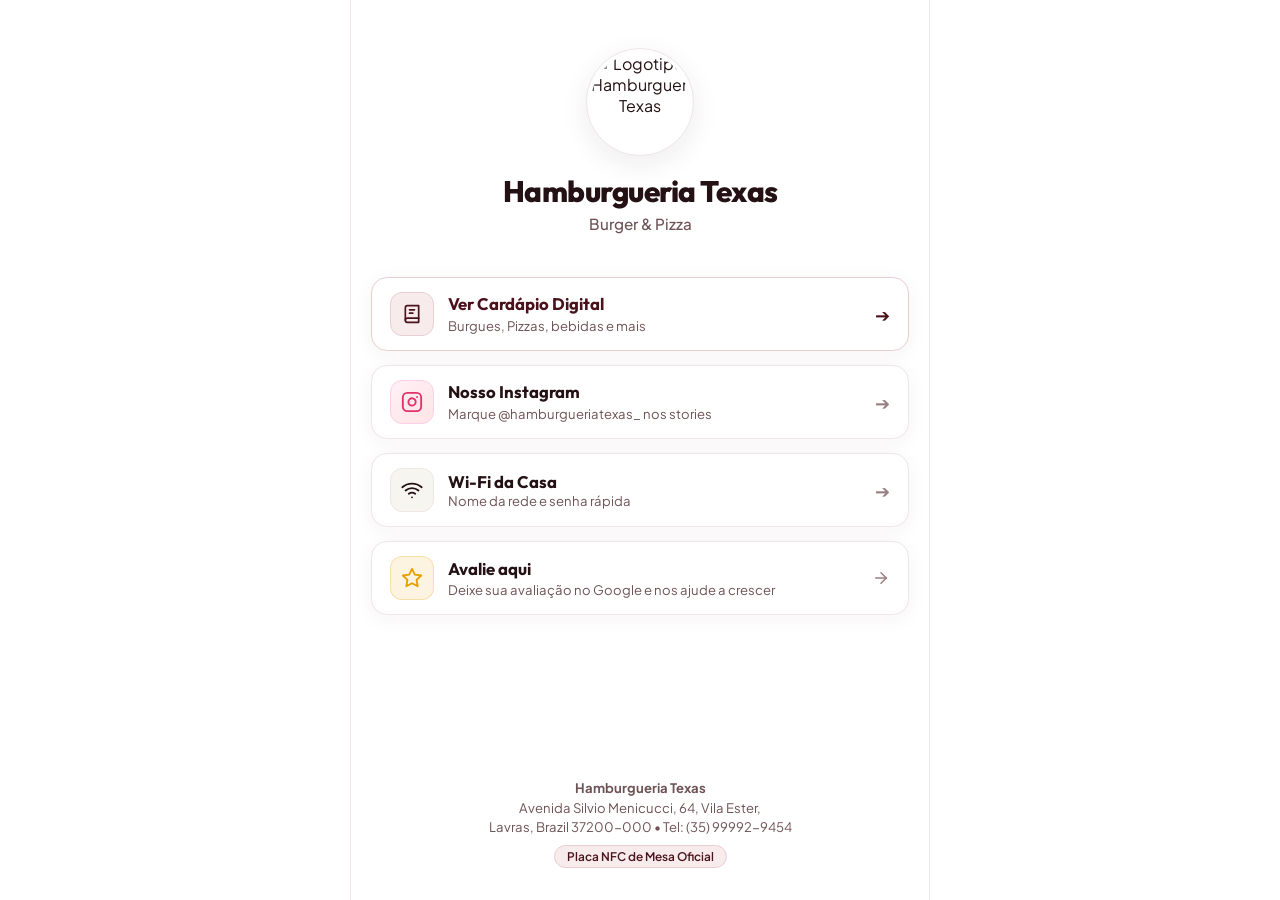
==== index.html @ a65d498a "Initial commit" ====
<!DOCTYPE html>
<html lang="pt-BR">
<head>
  <meta charset="UTF-8">
  <meta name="viewport" content="width=device-width, initial-scale=1.0, maximum-scale=1.0, user-scalable=no, viewport-fit=cover">
  <meta name="theme-color" content="#FAF9F5">
  <meta name="apple-mobile-web-app-status-bar-style" content="default">
  <meta name="description" content="O Sobrado — Hamburgueria artesanal & Chopp em ambiente histórico. Acesse o cardápio digital, conecte-se ao Wi-Fi e conheça nossas criações gastronômicas.">
  
  <!-- Open Graph / WhatsApp Preview -->
  <meta property="og:type" content="website">
  <meta property="og:title" content="Sobrado - Burger & Bar">
  <meta property="og:description" content="Cardápio digital artesanal, hambúrgueres Angus, porções e bebidas. Conecte-se e faça seu pedido.">
  <meta property="og:image" content="assets/images/Logo_Sobrado.jpg">
  <meta property="og:locale" content="pt_BR">
  <meta property="og:site_name" content="Sobrado">

  <title>Hamburgueria Texas - Cardápio Digital</title>

  <!-- Favicon com logo oficial -->
  <link rel="icon" type="image/jpeg" href="assets/images/logo.jpg">

  <!-- Estilos da Aplicação -->
  <link rel="stylesheet" href="assets/css/styles.css?v=2.7">
</head>
<body>

  <div class="app-container" id="hubAppContainer">
    <main class="hub-wrapper">

      <!-- Identidade e Boas-Vindas Centralizada (Topo Limpo & Minimalista) -->
      <section class="hub-identity">
        <div class="hub-logo-box">
          <img 
            src="assets/images/logo.jpg" 
            alt="Logotipo Hamburgueria Texas" 
            class="hub-logo-img"
            width="108"
            height="108"
            loading="eager"
          />
        </div>

        <h1 class="hub-title">Hamburgueria Texas</h1>
        <p class="hub-subtitle">Burger & Pizza</p>

        <!-- Selo de Mesa Ativa Detectada via URL NFC (?mesa=XX) -->
        <div class="table-badge" id="hubTableBadge" style="display: none;">
          <span class="table-badge-dot" aria-hidden="true"></span>
          <span>Mesa <strong id="hubTableNumber">--</strong> Conectada</span>
        </div>
      </section>

      <!-- Ações do Hub de Mesa -->
      <nav class="hub-actions" aria-label="Menu principal de acesso">
        
        <!-- Opção 1: Ver Cardápio (Ação Principal) -->
        <a href="cardapio.html" class="hub-btn hub-btn-primary" id="hubMenuLink">
          <div class="hub-btn-left">
            <span class="hub-btn-icon" aria-hidden="true">
              <svg width="20" height="20" viewBox="0 0 24 24" fill="none" stroke="currentColor" stroke-width="2" stroke-linecap="round" stroke-linejoin="round">
                <path d="M4 19.5A2.5 2.5 0 0 1 6.5 17H20"></path>
                <path d="M6.5 2H20v20H6.5A2.5 2.5 0 0 1 4 19.5v-15A2.5 2.5 0 0 1 6.5 2z"></path>
                <line x1="9" y1="7" x2="15" y2="7"></line>
                <line x1="9" y1="11" x2="13" y2="11"></line>
              </svg>
            </span>
            <div class="hub-btn-text">
              <span class="hub-btn-title">Ver Cardápio Digital</span><br>
              <span class="hub-btn-desc">Burgues, Pizzas, bebidas e mais</span>
            </div>
          </div>
          <span class="hub-btn-arrow" aria-hidden="true">➔</span>
        </a>

        <!-- Opção 2: Nosso Instagram -->
        <a 
          href="https://www.instagram.com/hamburgueriatexas_" 
          target="_blank" 
          rel="noopener noreferrer" 
          class="hub-btn hub-btn-instagram"
          id="hubInstagramLink">
          <div class="hub-btn-left">
            <span class="hub-btn-icon" aria-hidden="true">
              <svg width="22" height="22" viewBox="0 0 24 24" fill="none" stroke="currentColor" stroke-width="2" stroke-linecap="round" stroke-linejoin="round">
                <rect x="2" y="2" width="20" height="20" rx="5" ry="5"></rect>
                <path d="M16 11.37A4 4 0 1 1 12.63 8 4 4 0 0 1 16 11.37z"></path>
                <line x1="17.5" y1="6.5" x2="17.51" y2="6.5"></line>
              </svg>
            </span>
            <div class="hub-btn-text">
              <span class="hub-btn-title">Nosso Instagram</span><br>
              <span class="hub-btn-desc">Marque @hamburgueriatexas_ nos stories</span>
            </div>
          </div>
          <span class="hub-btn-arrow" aria-hidden="true">➔</span>
        </a>

        <!-- Opção 3: Wi-Fi da Casa -->
        <button type="button" class="hub-btn hub-btn-wifi btn-trigger-wifi" id="hubWifiBtn">
          <div class="hub-btn-left">
            <span class="hub-btn-icon" aria-hidden="true" id="hubWifiIcon">
              <svg width="22" height="22" viewBox="0 0 24 24" fill="none" stroke="currentColor" stroke-width="2" stroke-linecap="round" stroke-linejoin="round">
                <path d="M5 12.55a11 11 0 0 1 14.08 0"></path>
                <path d="M1.42 9a16 16 0 0 1 21.16 0"></path>
                <path d="M8.53 16.11a6 6 0 0 1 6.95 0"></path>
                <line x1="12" y1="20" x2="12.01" y2="20"></line>
              </svg>
            </span>
            <div class="hub-btn-text">
              <span class="hub-btn-title" id="hubWifiTitle">Wi-Fi da Casa</span><br>
              <span class="hub-btn-desc" id="hubWifiDesc">Nome da rede e senha rápida</span>
            </div>
          </div>
          <span class="hub-btn-arrow" aria-hidden="true">➔</span>
        </button>

        <!-- Opção 4: Avalie aqui (Google Reviews) -->
        <a href="https://search.google.com/local/writereview?placeid=ChIJy28ljvP9nwARSlWBPfvGAM0" target="_blank" rel="noopener noreferrer" class="link-card" id="hubReviewLink">
          <div class="link-icon-wrapper" style="background: rgba(229, 160, 0, 0.12); color: #E5A000;">
            <svg width="22" height="22" viewBox="0 0 24 24" fill="none" stroke="currentColor" stroke-width="2" stroke-linecap="round" stroke-linejoin="round">
              <polygon points="12 2 15.09 8.26 22 9.27 17 14.14 18.18 21.02 12 17.77 5.82 21.02 7 14.14 2 9.27 8.91 8.26 12 2"></polygon>
            </svg>
          </div>
          <div class="link-info">
            <span class="link-title">Avalie aqui</span>
            <span class="link-desc">Deixe sua avaliação no Google e nos ajude a crescer</span>
          </div>
          <svg class="link-arrow" width="18" height="18" viewBox="0 0 24 24" fill="none" stroke="currentColor" stroke-width="2" stroke-linecap="round" stroke-linejoin="round">
            <line x1="5" y1="12" x2="19" y2="12"></line>
            <polyline points="12 5 19 12 12 19"></polyline>
          </svg>
        </a>

      </nav>

      <!-- Rodapé Institucional Oficial -->
      <footer class="hub-footer">
        <p class="hub-footer-text">
          <strong>Hamburgueria Texas</strong><br>
          Avenida Silvio Menicucci, 64, Vila Ester,<br>
          Lavras, Brazil 37200-000 • Tel: (35) 99992-9454
        </p>
        <span class="hub-footer-badge">Placa NFC de Mesa Oficial</span>
      </footer>

    </main>

    <!-- Modal de Wi-Fi -->
    <div class="modal-overlay" id="wifiModal" role="dialog" aria-modal="true" aria-labelledby="wifiModalTitle">
      <div class="wifi-modal-box">
        <div class="wifi-icon-large" aria-hidden="true">
          <svg width="32" height="32" viewBox="0 0 24 24" fill="none" stroke="currentColor" stroke-width="2" stroke-linecap="round" stroke-linejoin="round">
            <path d="M5 12.55a11 11 0 0 1 14.08 0"></path>
            <path d="M1.42 9a16 16 0 0 1 21.16 0"></path>
            <path d="M8.53 16.11a6 6 0 0 1 6.95 0"></path>
            <line x1="12" y1="20" x2="12.01" y2="20"></line>
          </svg>
        </div>

        <h2 class="wifi-modal-title" id="wifiModalTitle">Wi-Fi d'O Sobrado</h2>
        <p class="wifi-modal-desc">Conecte-se gratuitamente à nossa rede exclusiva para clientes.</p>

        <!-- Visualização Padrão das Credenciais -->
        <div class="wifi-info-card" id="wifiDisplayView">
          <div class="wifi-row">
            <span class="wifi-row-label">Nome da Rede (SSID)</span>
            <span class="wifi-row-value wifi-ssid-value" id="wifiModalSsidVal">O Sobrado - Clientes</span>
          </div>
          <div class="wifi-row">
            <span class="wifi-row-label">Senha de Acesso</span>
            <span class="wifi-row-value wifi-password-value" id="wifiModalPasswordVal">sobradoburger</span>
          </div>
        </div>

        <!-- Formulário de Edição ADM (Oculto por Padrão) -->
        <div class="wifi-edit-form" id="wifiEditForm" style="display: none;">
          <div class="wifi-edit-field">
            <label class="wifi-edit-label" for="wifiEditSsidInput">Nome da Rede (SSID)</label>
            <input type="text" class="wifi-edit-input" id="wifiEditSsidInput" placeholder="Ex: O Sobrado - Clientes" autocomplete="off" />
          </div>
          <div class="wifi-edit-field">
            <label class="wifi-edit-label" for="wifiEditPasswordInput">Senha de Acesso</label>
            <input type="text" class="wifi-edit-input" id="wifiEditPasswordInput" placeholder="Ex: sobradoburger" autocomplete="off" />
          </div>
          <div class="wifi-edit-actions">
            <button type="button" class="btn-wifi-edit-cancel" id="btnCancelWifiEdit">Cancelar</button>
            <button type="button" class="btn-wifi-edit-save" id="btnSaveWifiEdit">Salvar Wi-Fi</button>
          </div>
        </div>

        <!-- Ações Principais -->
        <div class="wifi-main-actions" id="wifiMainActions">
          <button type="button" class="btn-copy-wifi" id="btnCopyWifiPassword">
            <svg width="18" height="18" viewBox="0 0 24 24" fill="none" stroke="currentColor" stroke-width="2" stroke-linecap="round" stroke-linejoin="round">
              <rect x="9" y="9" width="13" height="13" rx="2" ry="2"></rect>
              <path d="M5 15H4a2 2 0 0 1-2-2V4a2 2 0 0 1 2-2h9a2 2 0 0 1 2 2v1"></path>
            </svg>
            <span>Copiar Senha</span>
          </button>

          <!-- Botão ADM: Alterar Dados do Wi-Fi -->
          <button type="button" class="btn-admin-edit-wifi" id="btnOpenWifiEdit" style="display: none;">
            <svg width="15" height="15" viewBox="0 0 24 24" fill="none" stroke="currentColor" stroke-width="2" stroke-linecap="round" stroke-linejoin="round">
              <path d="M11 4H4a2 2 0 0 0-2 2v14a2 2 0 0 0 2 2h14a2 2 0 0 0 2-2v-7"></path>
              <path d="M18.5 2.5a2.121 2.121 0 0 1 3 3L12 15l-4 1 1-4 9.5-9.5z"></path>
            </svg>
            <span>✏️ Alterar Dados do Wi-Fi</span>
          </button>
        </div>

        <button type="button" class="btn-close-wifi-text" id="btnCloseWifi">
          Fechar Janela
        </button>
      </div>
    </div>

    <!-- Toast de Notificação -->
    <div class="toast-notice" id="toastNotice" role="status" aria-live="polite"></div>

  </div>

  <!-- Scripts -->
  <script src="assets/js/products.js?v=2.8"></script>
  <script src="assets/js/supabase.js?v=2.8"></script>
  <script src="assets/js/app.js?v=2.8"></script>
</body>
</html>
---- assets/css/styles.css ----
/* =====================================================================
   TEXAS — CARDÁPIO DIGITAL & HUB NFC
   Design System Light Theme: Leve, Limpo, Sofisticado e Minimalista
   ===================================================================== */

@import url('https://fonts.googleapis.com/css2?family=Outfit:wght@400;500;600;700;800&family=Plus+Jakarta+Sans:wght@400;500;600;700&display=swap');

:root {
  /* 1. Paleta de Superfícies (Branco Minimalista & Limpo) */
  --bg-main: #FFFFFF;             /* Fundo 100% branco e arejado */
  --bg-main-alt: #FAF6F6;         /* Off-white com leve nuance vinho nobre */
  --bg-card: #FFFFFF;             /* Cartões brancos para destaque limpo dos itens */
  --bg-card-hover: #FDF9F9;       /* Micro-hover suave */
  --bg-input: #FAF5F5;            /* Fundo suave para inputs */
  --bg-chip: #F5EEEE;             /* Chips inativos com toque suave de vinho */
  --bg-chip-hover: #ECE2E2;       /* Hover dos chips */
  --bg-glass: rgba(255, 255, 255, 0.94); /* Vidro fosco translúcido no topo */

  /* 2. Cores da Marca — Hamburgueria Texas (Vinho Rústico Protagonista) */
  --brand-terracotta: #4A121A;        /* Tom vinho/bordô encorpado como cor principal de ação */
  --brand-terracotta-hover: #380C13;  /* Vinho mais escuro e imponente para hover/clique */
  --brand-terracotta-light: #F7EBEB;  /* Fundo sutil avermelhado para ícones e tags */
  --brand-terracotta-border: #E8CFD2; /* Borda delicada com tom de vinho suave */
  --brand-amber: #E89D35;             /* Mostarda/ouro texano para selos e estrelas */

  /* 3. Selo de Mesa e Status (Verde Sálvia) */
  --status-table-bg: #EAF6EE;
  --status-table-border: #C6E7D2;
  --status-table-text: #237841;
  --status-table-dot: #2E9B54;

  /* 4. Tipografia & Hierarquia de Contraste */
  --text-primary: #241114;          /* Marrom/vinho bem escuro de alto contraste */
  --text-heading: #4A121A;          /* Vinho forte nos títulos, seções e categorias */
  --text-secondary: #6E5356;        /* Ingredientes e descrições técnicas */
  --text-dim: #997E81;              /* Placeholders e textos discretos */
  --text-white: #FFFFFF;            /* Texto branco sobre botões vinho */

  /* 5. Bordas e Sombras Suaves */
  --border-subtle: #EFE6E6;         /* Linha sutil padrão */
  --border-divider: #F6EEEE;        /* Divisores internos */
  --border-focus: #4A121A;          /* Anel de foco no tom vinho da marca */

  --shadow-sm: 0 2px 8px rgba(74, 18, 26, 0.04);
  --shadow-card: 0 4px 20px rgba(74, 18, 26, 0.05);
  --shadow-card-hover: 0 8px 26px rgba(74, 18, 26, 0.08);
  --shadow-drawer: 0 -10px 40px rgba(74, 18, 26, 0.12);
  --shadow-modal: 0 16px 40px rgba(74, 18, 26, 0.14);

  /* 6. Medidas e Geometria */
  --font-heading: 'Outfit', -apple-system, BlinkMacSystemFont, sans-serif;
  --font-body: 'Plus Jakarta Sans', -apple-system, BlinkMacSystemFont, sans-serif;
  --radius-sm: 10px;
  --radius-md: 16px;
  --radius-lg: 20px;
  --radius-xl: 24px;
  --radius-full: 9999px;
  --header-height: 64px;
  --category-bar-height: 56px;
  --touch-target: 44px;
}

/* =====================================================================
   RESET E BASE
   ===================================================================== */
*, *::before, *::after {
  box-sizing: border-box;
  margin: 0;
  padding: 0;
  -webkit-tap-highlight-color: transparent;
}

html {
  font-size: 16px;
  scroll-behavior: smooth;
  background-color: var(--bg-main);
  color: var(--text-primary);
  font-family: var(--font-body);
  -webkit-font-smoothing: antialiased;
  -moz-osx-font-smoothing: grayscale;
}

body {
  min-height: 100vh;
  display: flex;
  flex-direction: column;
  background-color: var(--bg-main);
  color: var(--text-primary);
  overflow-x: hidden;
  padding-bottom: env(safe-area-inset-bottom, 20px);
}

img, video {
  display: block;
  max-width: 100%;
  height: auto;
}

button, a, input {
  font-family: inherit;
  color: inherit;
}

button {
  background: none;
  border: none;
  cursor: pointer;
}

a {
  text-decoration: none;
}

/* =====================================================================
   CONTAINER DO APP (MOBILE-FIRST)
   ===================================================================== */
.app-container {
  width: 100%;
  max-width: 580px;
  margin: 0 auto;
  min-height: 100vh;
  position: relative;
  display: flex;
  flex-direction: column;
  background-color: var(--bg-main);
}

/* =====================================================================
   1. HUB DE ENTRADA (INDEX.HTML / LINKTREE DA MESA)
   ===================================================================== */
.hub-wrapper {
  display: flex;
  flex-direction: column;
  min-height: 100vh;
  padding: 48px 20px 32px 20px;
  padding-top: max(48px, env(safe-area-inset-top, 32px));
  position: relative;
  z-index: 1;
}

/* Identidade Centralizada do Sobrado (Clean & Minimalista) */
.hub-identity {
  display: flex;
  flex-direction: column;
  align-items: center;
  text-align: center;
  margin-top: 0;
  margin-bottom: 30px;
  position: relative;
  z-index: 2;
}

.hub-logo-box {
  width: 108px;
  height: 108px;
  border-radius: 50%;
  padding: 4px;
  background-color: #FFFFFF;
  border: 1px solid var(--border-subtle);
  box-shadow: 0 8px 28px rgba(31, 30, 28, 0.08);
  margin-bottom: 16px;
  transition: transform 0.25s ease, box-shadow 0.25s ease;
  display: flex;
  align-items: center;
  justify-content: center;
  overflow: hidden;
}

.hub-logo-box:hover {
  transform: translateY(-2px);
  box-shadow: 0 12px 32px rgba(31, 30, 28, 0.12);
}

.hub-logo-img {
  width: 100%;
  height: 100%;
  border-radius: 50%;
  object-fit: cover;
  background-color: #FFFFFF;
}

.hub-title {
  font-family: var(--font-heading);
  font-size: 1.85rem;
  font-weight: 800;
  letter-spacing: -0.5px;
  color: var(--text-primary);
  margin-bottom: 4px;
}

.hub-subtitle {
  font-size: 0.95rem;
  color: var(--text-secondary);
  font-weight: 500;
  margin-bottom: 14px;
}

/* Selo de Mesa Ativa Clean */
.table-badge {
  display: inline-flex;
  align-items: center;
  gap: 8px;
  background-color: var(--status-table-bg);
  border: 1px solid var(--status-table-border);
  padding: 6px 14px;
  border-radius: var(--radius-full);
  font-size: 0.85rem;
  font-weight: 600;
  color: var(--status-table-text);
  box-shadow: 0 2px 6px rgba(35, 120, 65, 0.06);
}

.table-badge-dot {
  width: 8px;
  height: 8px;
  border-radius: 50%;
  background-color: var(--status-table-dot);
  box-shadow: 0 0 6px rgba(46, 155, 84, 0.5);
  animation: pulseGreen 2.2s infinite ease-in-out;
}

@keyframes pulseGreen {
  0%, 100% { transform: scale(0.9); opacity: 0.85; }
  50% { transform: scale(1.15); opacity: 1; }
}

/* Lista de Ações do Hub */
.hub-actions {
  display: flex;
  flex-direction: column;
  gap: 14px;
  width: 100%;
  margin-bottom: 28px;
}

.hub-btn {
  display: flex;
  align-items: center;
  justify-content: space-between;
  width: 100%;
  min-height: 68px;
  padding: 14px 18px;
  border-radius: var(--radius-md);
  background-color: var(--bg-card);
  border: 1px solid var(--border-subtle);
  color: var(--text-primary);
  box-shadow: var(--shadow-card);
  transition: transform 0.18s cubic-bezier(0.16, 1, 0.3, 1), box-shadow 0.18s ease, border-color 0.18s ease;
  position: relative;
}

.hub-btn:hover {
  box-shadow: var(--shadow-card-hover);
  border-color: #DFDBD3;
  transform: translateY(-1px);
}

.hub-btn:active {
  transform: scale(0.985);
}

.hub-btn-left {
  display: flex;
  align-items: center;
  gap: 14px;
}

.hub-btn-icon {
  width: 44px;
  height: 44px;
  border-radius: 12px;
  display: flex;
  align-items: center;
  justify-content: center;
  font-size: 1.25rem;
  flex-shrink: 0;
  background-color: var(--bg-main-alt);
  border: 1px solid var(--border-subtle);
  color: var(--text-primary);
  transition: transform 0.2s ease, background-color 0.2s ease;
}

.hub-btn-text {
  text-align: left;
}

.hub-btn-title {
  font-family: var(--font-heading);
  font-size: 1.05rem;
  font-weight: 700;
  color: var(--text-primary);
  line-height: 1.25;
}

.hub-btn-desc {
  font-size: 0.82rem;
  color: var(--text-secondary);
  margin-top: 3px;
}

.hub-btn-arrow {
  color: var(--text-dim);
  font-size: 1.15rem;
  transition: transform 0.2s ease, color 0.2s ease;
}

.hub-btn:hover .hub-btn-arrow {
  transform: translateX(3px);
  color: var(--brand-terracotta);
}

/* Botão 1: Ver Cardápio (Ação Principal com Acento Terracota Nobre) */
.hub-btn-primary {
  border-color: var(--brand-terracotta-border);
  background-color: #FFFFFF;
}

.hub-btn-primary .hub-btn-icon {
  background-color: var(--brand-terracotta-light);
  border-color: var(--brand-terracotta-border);
  color: var(--brand-terracotta);
}

.hub-btn-primary .hub-btn-title {
  color: var(--brand-terracotta);
}

.hub-btn-primary .hub-btn-arrow {
  color: var(--brand-terracotta);
}

/* Botão 2: Instagram */
.hub-btn-instagram .hub-btn-icon {
  background: linear-gradient(135deg, #FFF0F5 0%, #FFE4E6 100%);
  border-color: #FBCFE8;
  color: #E1306C;
}

/* Botão 3: Wi-Fi */
.hub-btn-wifi .hub-btn-icon {
  background-color: #F7F5F0;
  color: var(--text-primary);
}

/* Botão 4: Avaliação no Google & Estilos Link-Card */
.link-card {
  display: flex;
  align-items: center;
  justify-content: space-between;
  width: 100%;
  min-height: 68px;
  padding: 14px 18px;
  border-radius: var(--radius-md);
  background-color: var(--bg-card);
  border: 1px solid var(--border-subtle);
  color: var(--text-primary);
  box-shadow: var(--shadow-card);
  transition: transform 0.18s cubic-bezier(0.16, 1, 0.3, 1), box-shadow 0.18s ease, border-color 0.18s ease;
  position: relative;
  text-decoration: none;
  gap: 14px;
}

.link-card:hover {
  box-shadow: var(--shadow-card-hover);
  border-color: #DFDBD3;
  transform: translateY(-1px);
}

.link-card:active {
  transform: scale(0.985);
}

.link-icon-wrapper {
  width: 44px;
  height: 44px;
  border-radius: 12px;
  display: flex;
  align-items: center;
  justify-content: center;
  font-size: 1.25rem;
  flex-shrink: 0;
  border: 1px solid rgba(229, 160, 0, 0.25);
  transition: transform 0.2s ease, background-color 0.2s ease;
}

.link-card:hover .link-icon-wrapper {
  transform: scale(1.05);
}

.link-info {
  display: flex;
  flex-direction: column;
  text-align: left;
  flex: 1;
}

.link-title {
  font-family: var(--font-heading);
  font-size: 1.05rem;
  font-weight: 700;
  color: var(--text-primary);
  line-height: 1.25;
}

.link-desc {
  font-size: 0.82rem;
  color: var(--text-secondary);
  margin-top: 3px;
}

.link-arrow {
  color: var(--text-dim);
  flex-shrink: 0;
  transition: transform 0.2s ease, color 0.2s ease;
}

.link-card:hover .link-arrow {
  transform: translateX(3px);
  color: #E5A000;
}

/* Rodapé do Hub */
.hub-footer {
  margin-top: auto;
  text-align: center;
  padding-top: 20px;
}

.hub-footer-text {
  font-size: 0.82rem;
  color: var(--text-secondary);
  line-height: 1.5;
}

.hub-footer-badge {
  display: inline-block;
  margin-top: 8px;
  font-size: 0.74rem;
  font-weight: 600;
  color: var(--brand-terracotta);
  background-color: var(--brand-terracotta-light);
  border: 1px solid var(--brand-terracotta-border);
  padding: 3px 12px;
  border-radius: var(--radius-full);
}

/* =====================================================================
   2. CARDÁPIO DIGITAL (CARDAPIO.HTML)
   ===================================================================== */

/* Header Compacto Sticky */
.menu-header {
  position: sticky;
  top: 0;
  z-index: 100;
  height: var(--header-height);
  background: var(--bg-glass);
  backdrop-filter: blur(12px);
  -webkit-backdrop-filter: blur(12px);
  border-bottom: 1px solid var(--border-subtle);
  display: flex;
  align-items: center;
  justify-content: space-between;
  padding: 0 16px;
  padding-top: env(safe-area-inset-top, 0px);
}

.header-left {
  display: flex;
  align-items: center;
  gap: 12px;
}

.btn-back-hub {
  width: 40px;
  height: 40px;
  border-radius: 12px;
  background-color: var(--bg-card);
  border: 1px solid var(--border-subtle);
  display: flex;
  align-items: center;
  justify-content: center;
  color: var(--text-primary);
  box-shadow: var(--shadow-sm);
  transition: transform 0.1s ease, border-color 0.15s ease;
}

.btn-back-hub:active {
  transform: scale(0.92);
}

.header-brand {
  display: flex;
  align-items: center;
  gap: 10px;
}

.header-logo-mini {
  width: 36px;
  height: 36px;
  border-radius: 50%;
  object-fit: cover;
  border: 1.5px solid var(--border-subtle);
  background-color: #FFFFFF;
}

.header-title-box {
  display: flex;
  flex-direction: column;
}

.header-title {
  font-family: var(--font-heading);
  font-size: 1.15rem;
  font-weight: 800;
  color: var(--text-primary);
  line-height: 1.1;
  letter-spacing: -0.3px;
}

.header-desc {
  font-size: 0.74rem;
  color: var(--text-secondary);
  font-weight: 500;
}

.header-right {
  display: flex;
  align-items: center;
  gap: 8px;
}

.header-table-badge {
  display: flex;
  align-items: center;
  gap: 6px;
  background-color: var(--status-table-bg);
  border: 1px solid var(--status-table-border);
  padding: 5px 12px;
  border-radius: var(--radius-full);
  font-size: 0.8rem;
  font-weight: 700;
  color: var(--status-table-text);
}

.header-wifi-btn {
  width: 40px;
  height: 40px;
  border-radius: 12px;
  background-color: var(--bg-card);
  border: 1px solid var(--border-subtle);
  display: flex;
  align-items: center;
  justify-content: center;
  color: var(--text-primary);
  box-shadow: var(--shadow-sm);
  transition: transform 0.1s ease;
}

.header-wifi-btn:active {
  transform: scale(0.92);
}

.header-admin-btn {
  width: 40px;
  height: 40px;
  border-radius: 12px;
  background-color: var(--bg-card);
  border: 1px solid var(--border-subtle);
  display: flex;
  align-items: center;
  justify-content: center;
  color: var(--text-primary);
  box-shadow: var(--shadow-sm);
  transition: transform 0.1s ease, border-color 0.15s ease, background-color 0.15s ease, color 0.15s ease;
  cursor: pointer;
}

.header-admin-btn:hover {
  border-color: #DFDBD3;
  color: var(--brand-terracotta);
}

.header-admin-btn:active {
  transform: scale(0.92);
}

body.admin-mode-active .header-admin-btn,
.header-admin-btn.active {
  background-color: var(--brand-terracotta-light);
  border-color: var(--brand-terracotta-border);
  color: var(--brand-terracotta);
}

.header-cart-btn {
  position: relative;
  width: 40px;
  height: 40px;
  border-radius: 12px;
  background-color: var(--bg-card);
  border: 1px solid var(--border-subtle);
  display: flex;
  align-items: center;
  justify-content: center;
  color: var(--text-primary);
  box-shadow: var(--shadow-sm);
  transition: transform 0.1s ease, border-color 0.15s ease;
  cursor: pointer;
}

.header-cart-btn:active {
  transform: scale(0.92);
}

.cart-badge {
  position: absolute;
  top: -4px;
  right: -4px;
  min-width: 19px;
  height: 19px;
  padding: 0 5px;
  border-radius: var(--radius-full);
  background-color: var(--brand-terracotta);
  color: #FFFFFF;
  font-size: 0.72rem;
  font-weight: 800;
  display: flex;
  align-items: center;
  justify-content: center;
  box-shadow: 0 2px 6px rgba(200, 90, 23, 0.45);
  border: 2px solid #FFFFFF;
  line-height: 1;
  transition: transform 0.2s cubic-bezier(0.175, 0.885, 0.32, 1.275);
}

/* Barra de Pesquisa Rápida */
.search-container {
  padding: 14px 16px 8px 16px;
  position: relative;
}

.search-input-wrapper {
  position: relative;
  display: flex;
  align-items: center;
  background-color: var(--bg-card);
  border: 1px solid var(--border-subtle);
  border-radius: var(--radius-md);
  padding: 0 14px;
  box-shadow: var(--shadow-sm);
  transition: border-color 0.2s ease, box-shadow 0.2s ease;
}

.search-input-wrapper:focus-within {
  border-color: var(--brand-terracotta);
  box-shadow: 0 0 0 3px rgba(200, 90, 23, 0.12);
}

.search-icon {
  color: var(--text-dim);
  font-size: 1.05rem;
  margin-right: 10px;
  flex-shrink: 0;
  display: flex;
  align-items: center;
}

.search-input {
  width: 100%;
  height: 46px;
  background: transparent;
  border: none;
  outline: none;
  color: var(--text-primary);
  font-size: 0.95rem;
  font-weight: 500;
}

.search-input::placeholder {
  color: var(--text-dim);
}

.search-clear-btn {
  width: 28px;
  height: 28px;
  display: none;
  align-items: center;
  justify-content: center;
  color: var(--text-dim);
  border-radius: 50%;
  font-size: 0.85rem;
  transition: color 0.15s ease;
}

.search-clear-btn:hover {
  color: var(--text-primary);
}

.search-input:not(:placeholder-shown) ~ .search-clear-btn {
  display: flex;
}

/* Barra de Categorias Horizontal Sticky */
.categories-bar-wrapper {
  position: sticky;
  top: var(--header-height);
  z-index: 90;
  background: var(--bg-glass);
  backdrop-filter: blur(12px);
  -webkit-backdrop-filter: blur(12px);
  border-bottom: 1px solid var(--border-subtle);
  padding: 10px 0;
}

.categories-bar {
  display: flex;
  gap: 8px;
  overflow-x: auto;
  scroll-behavior: smooth;
  padding: 0 16px;
  scrollbar-width: none;
  -ms-overflow-style: none;
}

.categories-bar::-webkit-scrollbar {
  display: none;
}

.category-tab {
  display: inline-flex;
  align-items: center;
  justify-content: center;
  padding: 8px 16px;
  min-height: 38px;
  border-radius: var(--radius-full);
  background-color: #F0EFEA;
  border: 1px solid var(--border-subtle);
  color: #555555;
  font-size: 0.86rem;
  font-weight: 600;
  white-space: nowrap;
  flex-shrink: 0;
  transition: all 0.2s cubic-bezier(0.16, 1, 0.3, 1);
  cursor: pointer;
  letter-spacing: -0.1px;
}

.category-tab:hover {
  background-color: #E8E6E0;
  color: var(--text-primary);
  border-color: #D8D4CC;
}

.category-tab.active {
  background-color: var(--brand-terracotta);
  color: #FFFFFF;
  border-color: var(--brand-terracotta);
  box-shadow: 0 3px 12px rgba(200, 90, 23, 0.24);
  font-weight: 700;
}

/* =====================================================================
   SEÇÕES E LISTAGEM DE PRODUTOS
   ===================================================================== */
.menu-content {
  padding: 16px;
  display: flex;
  flex-direction: column;
  gap: 32px;
}

.menu-section {
  scroll-margin-top: calc(var(--header-height) + var(--category-bar-height) + 14px);
}

.section-header {
  margin-bottom: 14px;
}

.section-title-wrap {
  display: flex;
  align-items: center;
  justify-content: space-between;
  gap: 12px;
  margin-bottom: 4px;
}

.section-title {
  font-family: var(--font-heading);
  font-size: 1.35rem;
  font-weight: 800;
  color: var(--text-primary);
  letter-spacing: -0.3px;
  line-height: 1.25;
}

.section-count {
  font-size: 0.78rem;
  font-weight: 600;
  color: var(--text-secondary);
  background-color: var(--bg-main-alt);
  border: 1px solid var(--border-subtle);
  padding: 3px 10px;
  border-radius: var(--radius-full);
  white-space: nowrap;
  flex-shrink: 0;
}

.section-desc {
  font-size: 0.85rem;
  color: var(--text-secondary);
  line-height: 1.45;
}

/* Grade de Produtos */
.products-grid {
  display: flex;
  flex-direction: column;
  gap: 14px;
}

/* Card do Produto (Clean & Refinado) */
.product-card {
  display: flex;
  gap: 14px;
  background-color: var(--bg-card);
  border: 1px solid var(--border-subtle);
  border-radius: var(--radius-lg);
  padding: 12px;
  box-shadow: var(--shadow-card);
  cursor: pointer;
  transition: transform 0.18s ease, border-color 0.18s ease, box-shadow 0.18s ease;
  position: relative;
  overflow: hidden;
}

.product-card:active {
  transform: scale(0.985);
}

.product-card:hover {
  border-color: #DFDBD3;
  box-shadow: var(--shadow-card-hover);
}

/* Imagem e Miniatura do Card */
.product-card-media {
  width: 104px;
  height: 104px;
  flex-shrink: 0;
  border-radius: var(--radius-md);
  overflow: hidden;
  position: relative;
  background-color: var(--bg-main-alt);
  border: 1px solid var(--border-subtle);
}

.product-card-img {
  width: 100%;
  height: 100%;
  object-fit: cover;
  transition: transform 0.3s ease;
}

.product-card:hover .product-card-img {
  transform: scale(1.04);
}

/* Fallback de mídia caso imagem falte */
.media-fallback {
  width: 100%;
  height: 100%;
  display: flex;
  flex-direction: column;
  align-items: center;
  justify-content: center;
  background: var(--bg-main-alt);
  color: var(--brand-terracotta);
  font-size: 1.8rem;
}

/* Badge de Destaque Discreta e Elegante */
.product-badge {
  position: absolute;
  top: 6px;
  left: 6px;
  background-color: rgba(255, 255, 255, 0.94);
  backdrop-filter: blur(4px);
  -webkit-backdrop-filter: blur(4px);
  border: 1px solid var(--brand-terracotta-border);
  color: var(--brand-terracotta);
  font-size: 0.65rem;
  font-weight: 700;
  padding: 2px 7px;
  border-radius: 6px;
  text-transform: uppercase;
  letter-spacing: 0.3px;
  box-shadow: 0 2px 6px rgba(0, 0, 0, 0.06);
}

/* Informações do Produto */
.product-card-info {
  display: flex;
  flex-direction: column;
  flex: 1;
  min-width: 0;
}

.product-card-name {
  font-family: var(--font-heading);
  font-size: 1.08rem;
  font-weight: 700;
  color: var(--text-primary);
  line-height: 1.25;
  margin-bottom: 4px;
  display: -webkit-box;
  -webkit-line-clamp: 2;
  -webkit-box-orient: vertical;
  overflow: hidden;
}

.product-card-desc {
  font-size: 0.82rem;
  color: var(--text-secondary);
  line-height: 1.45;
  display: -webkit-box;
  -webkit-line-clamp: 2;
  -webkit-box-orient: vertical;
  overflow: hidden;
  margin-bottom: 8px;
}

.product-card-footer {
  margin-top: auto;
  display: flex;
  align-items: center;
  justify-content: space-between;
}

.product-price {
  font-family: var(--font-heading);
  font-size: 1.15rem;
  font-weight: 800;
  color: var(--brand-terracotta);
  letter-spacing: -0.2px;
}

.product-price-currency {
  font-size: 0.8rem;
  font-weight: 600;
  margin-right: 2px;
  color: var(--brand-terracotta);
}

.btn-open-detail {
  display: inline-flex;
  align-items: center;
  justify-content: center;
  width: 32px;
  height: 32px;
  border-radius: 50%;
  background-color: var(--bg-main-alt);
  border: 1px solid var(--border-subtle);
  color: var(--text-secondary);
  font-size: 0.85rem;
  transition: all 0.18s ease;
}

.product-card:hover .btn-open-detail {
  background-color: var(--brand-terracotta);
  border-color: var(--brand-terracotta);
  color: #FFFFFF;
  transform: scale(1.08);
}

/* Estado de busca vazia */
.empty-search-state {
  display: none;
  flex-direction: column;
  align-items: center;
  justify-content: center;
  padding: 48px 20px;
  text-align: center;
}

.empty-search-state.show {
  display: flex;
}

.empty-icon {
  font-size: 3rem;
  margin-bottom: 12px;
  opacity: 0.7;
}

.empty-title {
  font-family: var(--font-heading);
  font-size: 1.25rem;
  font-weight: 700;
  color: var(--text-primary);
  margin-bottom: 4px;
}

.empty-desc {
  font-size: 0.88rem;
  color: var(--text-secondary);
}

/* =====================================================================
   3. MODAL / BOTTOM SHEET DE DETALHES DO PRODUTO (LIGHT THEME)
   ===================================================================== */
.modal-overlay {
  position: fixed;
  inset: 0;
  background-color: rgba(31, 30, 28, 0.45);
  backdrop-filter: blur(8px);
  -webkit-backdrop-filter: blur(8px);
  z-index: 200;
  display: flex;
  align-items: flex-end;
  justify-content: center;
  opacity: 0;
  visibility: hidden;
  transition: opacity 0.25s ease, visibility 0.25s ease;
}

.modal-overlay.active {
  opacity: 1;
  visibility: visible;
}

.product-drawer {
  position: relative;
  width: 100%;
  max-width: 580px;
  max-height: 90vh;
  background-color: #FFFFFF;
  border-top-left-radius: 20px;
  border-top-right-radius: 20px;
  border: 1px solid var(--border-subtle);
  border-bottom: none;
  box-shadow: var(--shadow-drawer);
  display: flex;
  flex-direction: column;
  overflow: hidden;
  transform: translateY(100%);
  transition: transform 0.3s cubic-bezier(0.16, 1, 0.3, 1);
  padding-bottom: env(safe-area-inset-bottom, 20px);
}

.modal-overlay.active .product-drawer {
  transform: translateY(0);
}

/* Handle superior de arrastar */
.drawer-handle-bar {
  width: 100%;
  display: flex;
  justify-content: center;
  padding: 10px 0 6px 0;
  position: absolute;
  top: 0;
  left: 0;
  z-index: 15;
  pointer-events: none;
}

.drawer-handle {
  width: 44px;
  height: 5px;
  background-color: rgba(255, 255, 255, 0.85);
  border-radius: var(--radius-full);
  box-shadow: 0 1px 4px rgba(0, 0, 0, 0.35);
}

/* Mídia em destaque no topo do modal */
.drawer-media-wrap,
.modal-media,
.modal-image-container {
  position: relative;
  width: 100%;
  height: clamp(280px, 75vw, 320px);
  aspect-ratio: 4 / 3;
  min-height: 280px;
  max-height: 320px;
  background-color: #F7F5F0;
  overflow: hidden;
  flex-shrink: 0;
  display: flex;
  align-items: center;
  justify-content: center;
  border-top-left-radius: 20px;
  border-top-right-radius: 20px;
}

@supports (aspect-ratio: 4 / 3) {
  .drawer-media-wrap,
  .modal-media,
  .modal-image-container {
    height: auto;
  }
}

/* Vinheta suave no topo para destacar o handle e o botão fechar */
.drawer-media-wrap::before,
.modal-media::before,
.modal-image-container::before {
  content: "";
  position: absolute;
  top: 0;
  left: 0;
  right: 0;
  height: 60px;
  background: linear-gradient(
    to bottom,
    rgba(0, 0, 0, 0.28) 0%,
    rgba(0, 0, 0, 0.1) 40%,
    transparent 100%
  );
  z-index: 2;
  pointer-events: none;
}

.drawer-media-img,
.drawer-media-video,
.modal-media img,
.modal-image-container img {
  width: 100%;
  height: 100%;
  object-fit: cover;
  object-position: center 75%;
  display: block;
}

/* Regra e classe dedicada para manter o hambúrguer centralizado e visível por inteiro */
.burger-focus,
.drawer-media-img.burger-focus,
.modal-media img.burger-focus,
.modal-image-container img.burger-focus {
  object-fit: cover;
  object-position: center 75%;
}

.focus-bottom,
.drawer-media-img.focus-bottom {
  object-fit: cover;
  object-position: bottom center;
}

/* Imagens verticais ou que necessitem de acomodação completa sem cortes */
.drawer-media-img.is-vertical,
.drawer-media-img.contain-fit {
  object-fit: contain;
  object-position: center;
  background-color: #F7F5F0;
}

.drawer-media-gradient {
  position: absolute;
  inset: 0;
  background: linear-gradient(
    to bottom,
    rgba(0, 0, 0, 0.2) 0%,
    transparent 50%,
    rgba(255, 255, 255, 0.95) 100%
  );
  pointer-events: none;
}

/* Botão Fechar Modal Flutuante com alto contraste e nitidez */
.btn-close-modal {
  position: absolute;
  top: 14px;
  right: 14px;
  width: 38px;
  height: 38px;
  border-radius: 50%;
  background-color: rgba(255, 255, 255, 0.95);
  backdrop-filter: blur(8px);
  -webkit-backdrop-filter: blur(8px);
  border: 1px solid rgba(255, 255, 255, 0.9);
  color: #1F1E1C;
  display: flex;
  align-items: center;
  justify-content: center;
  font-size: 1.15rem;
  font-weight: 700;
  line-height: 1;
  z-index: 20;
  box-shadow: 0 4px 14px rgba(0, 0, 0, 0.18), 0 1px 3px rgba(0, 0, 0, 0.12);
  cursor: pointer;
  transition: transform 0.15s ease, background-color 0.15s ease, box-shadow 0.15s ease;
}

.btn-close-modal:hover {
  background-color: #FFFFFF;
  transform: scale(1.05);
  box-shadow: 0 6px 18px rgba(0, 0, 0, 0.22);
}

.btn-close-modal:active {
  transform: scale(0.92);
}

/* Conteúdo do Drawer */
.drawer-body {
  padding: 18px 20px 24px 20px;
  overflow-y: auto;
  display: flex;
  flex-direction: column;
  gap: 16px;
  background-color: #FFFFFF;
}

.drawer-badge {
  display: inline-block;
  align-self: flex-start;
  font-size: 0.72rem;
  font-weight: 700;
  text-transform: uppercase;
  color: var(--brand-terracotta);
  background-color: var(--brand-terracotta-light);
  border: 1px solid var(--brand-terracotta-border);
  padding: 4px 12px;
  border-radius: var(--radius-full);
}

.drawer-header-row {
  display: flex;
  align-items: flex-start;
  justify-content: space-between;
  gap: 12px;
}

.drawer-title {
  font-family: var(--font-heading);
  font-size: 1.5rem;
  font-weight: 800;
  color: var(--text-primary);
  line-height: 1.2;
}

.drawer-price {
  font-family: var(--font-heading);
  font-size: 1.5rem;
  font-weight: 800;
  color: var(--brand-terracotta);
  white-space: nowrap;
}

.drawer-desc {
  font-size: 0.95rem;
  line-height: 1.6;
  color: var(--text-secondary);
}

/* Seção de Ingredientes */
.drawer-section-title {
  font-family: var(--font-heading);
  font-size: 0.9rem;
  font-weight: 700;
  color: var(--text-primary);
  text-transform: uppercase;
  letter-spacing: 0.5px;
  margin-bottom: 8px;
}

.ingredients-list {
  display: flex;
  flex-wrap: wrap;
  gap: 8px;
  list-style: none;
}

.ingredient-pill {
  font-size: 0.82rem;
  font-weight: 500;
  color: var(--text-heading);
  background-color: var(--bg-main-alt);
  border: 1px solid var(--border-subtle);
  padding: 6px 14px;
  border-radius: var(--radius-full);
  display: inline-flex;
  align-items: center;
  gap: 6px;
}

.ingredient-pill::before {
  content: "•";
  color: var(--brand-terracotta);
  font-size: 1.15rem;
}

/* Card de Acompanhamento / Molho Incluso */
.drawer-accompaniment-card {
  display: flex;
  align-items: flex-start;
  gap: 12px;
  background-color: var(--brand-terracotta-light);
  border: 1px solid var(--brand-terracotta-border);
  border-radius: var(--radius-md);
  padding: 12px 14px;
}

.accompaniment-icon {
  font-size: 1.25rem;
  line-height: 1;
  flex-shrink: 0;
  margin-top: 1px;
}

.accompaniment-text {
  display: flex;
  flex-direction: column;
  gap: 2px;
}

.accompaniment-title {
  font-size: 0.76rem;
  font-weight: 700;
  text-transform: uppercase;
  letter-spacing: 0.4px;
  color: var(--brand-terracotta);
}

.accompaniment-desc {
  font-size: 0.88rem;
  color: var(--text-primary);
  line-height: 1.4;
  font-weight: 500;
}

/* Fallback Grande no Modal de Detalhes */
.media-fallback-large {
  width: 100%;
  height: 100%;
  min-height: 280px;
  display: flex;
  flex-direction: column;
  align-items: center;
  justify-content: center;
  background: linear-gradient(135deg, #FAF9F5 0%, #F5F1E8 100%);
  border-bottom: 1px solid var(--border-subtle);
  position: relative;
  text-align: center;
  padding: 20px;
}

.media-fallback-large .fallback-svg-wrap {
  width: 80px;
  height: 80px;
  border-radius: 50%;
  background-color: #FFFFFF;
  border: 1.5px solid var(--brand-terracotta-border);
  display: flex;
  align-items: center;
  justify-content: center;
  box-shadow: 0 4px 16px rgba(200, 90, 23, 0.12);
  margin-bottom: 12px;
}

.media-fallback-large .fallback-brand-tag {
  font-size: 0.72rem;
  font-weight: 700;
  text-transform: uppercase;
  letter-spacing: 0.6px;
  color: var(--brand-terracotta);
  background: rgba(200, 90, 23, 0.08);
  border: 1px solid var(--brand-terracotta-border);
  padding: 3px 12px;
  border-radius: var(--radius-full);
}

/* =====================================================================
   SEÇÃO DE ADICIONAIS NO MODAL DE DETALHES (EXCLUSIVO AO CLICAR)
   ===================================================================== */
.drawer-addons-section {
  display: flex;
  flex-direction: column;
  gap: 10px;
  padding-top: 4px;
}

.drawer-addons-header {
  display: flex;
  align-items: center;
  justify-content: space-between;
  gap: 8px;
}

.drawer-addons-header .drawer-section-title {
  margin-bottom: 0;
}

.drawer-addons-optional-badge {
  font-size: 0.72rem;
  font-weight: 600;
  color: var(--text-dim);
  background-color: var(--bg-main-alt);
  border: 1px solid var(--border-subtle);
  padding: 2px 8px;
  border-radius: var(--radius-full);
  text-transform: uppercase;
  letter-spacing: 0.5px;
}

.drawer-addons-list {
  display: flex;
  flex-direction: column;
  gap: 8px;
}

.drawer-addon-item {
  display: flex;
  align-items: center;
  justify-content: space-between;
  gap: 12px;
  padding: 10px 14px;
  background-color: #FFFFFF;
  border: 1px solid var(--border-subtle);
  border-radius: var(--radius-md);
  cursor: pointer;
  user-select: none;
  transition: all 0.18s ease;
  position: relative;
}

.drawer-addon-item:hover {
  background-color: #FAFAF7;
  border-color: #DFDBD3;
}

/* Destaque sutil com borda terracota e fundo creme leve ao marcar */
.drawer-addon-item.selected,
.drawer-addon-item:has(.addon-checkbox:checked) {
  background-color: #FDF9F5;
  border-color: var(--brand-terracotta);
  box-shadow: 0 2px 8px rgba(200, 90, 23, 0.08);
}

.drawer-addon-item-left {
  display: flex;
  align-items: center;
  gap: 12px;
  min-width: 0;
  flex: 1;
}

/* Checkbox Estilizado Personalizado */
.addon-checkbox-wrap {
  position: relative;
  width: 20px;
  height: 20px;
  flex-shrink: 0;
  display: flex;
  align-items: center;
  justify-content: center;
}

.addon-checkbox {
  position: absolute;
  opacity: 0;
  width: 100%;
  height: 100%;
  cursor: pointer;
  margin: 0;
  z-index: 2;
}

.addon-custom-check {
  width: 20px;
  height: 20px;
  border-radius: 6px;
  border: 1.5px solid #D5D1C8;
  background-color: #FFFFFF;
  display: flex;
  align-items: center;
  justify-content: center;
  color: transparent;
  transition: all 0.18s ease;
  pointer-events: none;
}

.addon-checkbox:checked + .addon-custom-check,
.drawer-addon-item.selected .addon-custom-check {
  background-color: var(--brand-terracotta);
  border-color: var(--brand-terracotta);
  color: #FFFFFF;
  box-shadow: 0 2px 6px rgba(200, 90, 23, 0.25);
}

.addon-name {
  font-size: 0.92rem;
  font-weight: 600;
  color: var(--text-primary);
  line-height: 1.3;
}

.drawer-addon-item.selected .addon-name,
.drawer-addon-item:has(.addon-checkbox:checked) .addon-name {
  color: #2D2B28;
}

.addon-price {
  font-family: var(--font-heading);
  font-size: 0.88rem;
  font-weight: 700;
  color: var(--brand-terracotta);
  white-space: nowrap;
  letter-spacing: -0.2px;
}

/* Ações do Modal de Detalhes */
.drawer-actions {
  margin-top: 8px;
  display: flex;
  flex-direction: column;
  gap: 10px;
  position: sticky;
  bottom: 0;
  background: linear-gradient(to top, #FFFFFF 90%, rgba(255, 255, 255, 0));
  padding-top: 10px;
  padding-bottom: 2px;
  z-index: 10;
}

.btn-primary-action {
  width: 100%;
  min-height: 52px;
  background-color: var(--brand-terracotta);
  border-radius: var(--radius-md);
  color: #FFFFFF;
  font-family: var(--font-heading);
  font-weight: 700;
  font-size: 1rem;
  display: flex;
  align-items: center;
  justify-content: center;
  gap: 10px;
  box-shadow: 0 4px 16px rgba(200, 90, 23, 0.28);
  transition: transform 0.15s ease, background-color 0.15s ease;
}

.btn-primary-action:hover {
  background-color: var(--brand-terracotta-hover);
}

.btn-primary-action:active {
  transform: scale(0.98);
}

/* =====================================================================
   3.1 MODAL / GAVETA DA SACOLA DE PEDIDOS (LIGHT THEME)
   ===================================================================== */
.cart-drawer {
  max-height: 92vh;
}

.cart-drawer-header {
  padding: 22px 20px 14px 20px;
  border-bottom: 1px solid var(--border-subtle);
  position: relative;
  background-color: #FFFFFF;
}

.cart-title-row {
  display: flex;
  align-items: center;
  justify-content: space-between;
  gap: 12px;
  padding-right: 44px; /* Espaço para o botão fechar */
}

.cart-drawer-title {
  font-family: var(--font-heading);
  font-size: 1.35rem;
  font-weight: 800;
  color: var(--text-primary);
  letter-spacing: -0.3px;
}

.cart-table-badge {
  display: inline-flex;
  align-items: center;
  gap: 6px;
  background-color: var(--status-table-bg);
  border: 1px solid var(--status-table-border);
  padding: 4px 10px;
  border-radius: var(--radius-full);
  font-size: 0.78rem;
  font-weight: 700;
  color: var(--status-table-text);
}

.cart-drawer-subtitle {
  font-size: 0.82rem;
  color: var(--text-secondary);
  margin-top: 4px;
}

.cart-drawer-body {
  flex: 1;
  overflow-y: auto;
  padding: 16px 20px;
  display: flex;
  flex-direction: column;
  background-color: #FFFFFF;
  max-height: 48vh;
}

/* Lista de itens da sacola */
.cart-items-list {
  display: flex;
  flex-direction: column;
  gap: 12px;
}

.cart-item-card {
  background-color: var(--bg-main);
  border: 1px solid var(--border-subtle);
  border-radius: var(--radius-md);
  padding: 12px;
  display: flex;
  align-items: center;
  gap: 12px;
  transition: border-color 0.15s ease;
}

.cart-item-thumb {
  width: 58px;
  height: 58px;
  border-radius: var(--radius-sm);
  object-fit: cover;
  object-position: center;
  border: 1px solid var(--border-subtle);
  background-color: #FFFFFF;
  flex-shrink: 0;
}

.cart-item-details {
  flex: 1;
  display: flex;
  flex-direction: column;
  gap: 4px;
  min-width: 0;
}

.cart-item-top {
  display: flex;
  justify-content: space-between;
  align-items: flex-start;
  gap: 8px;
}

.cart-item-name {
  font-family: var(--font-heading);
  font-size: 0.92rem;
  font-weight: 700;
  color: var(--text-primary);
  line-height: 1.25;
  white-space: nowrap;
  overflow: hidden;
  text-overflow: ellipsis;
}

.btn-cart-remove {
  background: none;
  border: none;
  color: var(--text-dim);
  font-size: 0.95rem;
  line-height: 1;
  padding: 2px 4px;
  cursor: pointer;
  border-radius: 4px;
  transition: color 0.15s ease;
}

.btn-cart-remove:hover {
  color: #DC2626;
}

.cart-item-addons {
  font-size: 0.78rem;
  line-height: 1.35;
  color: var(--text-secondary);
  margin: 1px 0 3px 0;
  word-break: break-word;
}

.cart-item-addons-price {
  font-weight: 700;
  color: var(--brand-terracotta);
  white-space: nowrap;
}

.cart-item-unit {
  font-size: 0.78rem;
  color: var(--text-secondary);
  font-weight: 500;
}

.cart-item-bottom {
  display: flex;
  justify-content: space-between;
  align-items: center;
  margin-top: 4px;
}

.cart-qty-control {
  display: inline-flex;
  align-items: center;
  gap: 6px;
  background-color: #FFFFFF;
  border: 1px solid var(--border-subtle);
  border-radius: 8px;
  padding: 2px 4px;
}

.btn-qty-action {
  width: 26px;
  height: 26px;
  border-radius: 6px;
  background-color: var(--bg-main);
  border: 1px solid var(--border-subtle);
  color: var(--text-primary);
  font-weight: 700;
  font-size: 0.95rem;
  display: flex;
  align-items: center;
  justify-content: center;
  cursor: pointer;
  transition: transform 0.1s ease, background-color 0.1s ease;
}

.btn-qty-action:active {
  transform: scale(0.9);
  background-color: var(--border-subtle);
}

.cart-qty-display {
  min-width: 22px;
  text-align: center;
  font-size: 0.88rem;
  font-weight: 800;
  color: var(--text-primary);
}

.cart-item-subtotal {
  font-family: var(--font-heading);
  font-size: 0.98rem;
  font-weight: 800;
  color: var(--brand-terracotta);
}

/* Estado Vazio da Sacola */
.cart-empty-state {
  padding: 36px 16px;
  text-align: center;
  display: flex;
  flex-direction: column;
  align-items: center;
  gap: 12px;
  margin: auto 0;
}

.cart-empty-icon {
  width: 64px;
  height: 64px;
  border-radius: 50%;
  background-color: var(--brand-terracotta-light);
  border: 1px solid var(--brand-terracotta-border);
  color: var(--brand-terracotta);
  display: flex;
  align-items: center;
  justify-content: center;
  margin-bottom: 4px;
}

.cart-empty-title {
  font-family: var(--font-heading);
  font-size: 1.25rem;
  font-weight: 800;
  color: var(--text-primary);
}

.cart-empty-desc {
  font-size: 0.88rem;
  color: var(--text-secondary);
  max-width: 260px;
  line-height: 1.45;
}

.btn-explore-menu {
  margin-top: 8px;
  padding: 10px 22px;
  border-radius: var(--radius-full);
  background-color: var(--brand-terracotta-light);
  border: 1px solid var(--brand-terracotta-border);
  color: var(--brand-terracotta);
  font-weight: 700;
  font-size: 0.88rem;
  cursor: pointer;
  transition: transform 0.15s ease, background-color 0.15s ease;
}

.btn-explore-menu:active {
  transform: scale(0.96);
}

/* Rodapé da Sacola */
.cart-drawer-footer {
  padding: 16px 20px 20px 20px;
  border-top: 1px solid var(--border-subtle);
  background-color: #FFFFFF;
  display: flex;
  flex-direction: column;
  gap: 14px;
}

.cart-notes-wrapper {
  display: flex;
  flex-direction: column;
  gap: 6px;
}

.cart-notes-label {
  display: flex;
  align-items: center;
  gap: 6px;
  font-size: 0.76rem;
  font-weight: 700;
  text-transform: uppercase;
  letter-spacing: 0.4px;
  color: var(--text-secondary);
}

.cart-notes-input {
  width: 100%;
  border: 1px solid var(--border-subtle);
  border-radius: var(--radius-sm);
  padding: 10px 12px;
  font-family: var(--font-body);
  font-size: 0.88rem;
  color: var(--text-primary);
  background-color: var(--bg-main);
  resize: none;
  outline: none;
  transition: border-color 0.15s ease, background-color 0.15s ease;
}

.cart-notes-input:focus {
  border-color: var(--brand-terracotta);
  background-color: #FFFFFF;
}

.cart-total-row {
  display: flex;
  justify-content: space-between;
  align-items: center;
  padding-top: 2px;
}

.cart-total-label {
  font-size: 0.95rem;
  font-weight: 600;
  color: var(--text-secondary);
}

.cart-total-value {
  font-family: var(--font-heading);
  font-size: 1.45rem;
  font-weight: 800;
  color: var(--text-primary);
  letter-spacing: -0.3px;
}

.btn-whatsapp-order {
  width: 100%;
  min-height: 52px;
  border-radius: var(--radius-md);
  background-color: var(--brand-terracotta);
  color: #FFFFFF;
  font-family: var(--font-heading);
  font-weight: 700;
  font-size: 1.05rem;
  display: flex;
  align-items: center;
  justify-content: center;
  gap: 10px;
  box-shadow: 0 6px 20px rgba(200, 90, 23, 0.3);
  transition: transform 0.15s ease, background-color 0.15s ease;
}

.btn-whatsapp-order:hover {
  background-color: var(--brand-terracotta-hover);
}

.btn-whatsapp-order:active {
  transform: scale(0.98);
}

/* =====================================================================
   4. MODAL DE WI-FI (LIGHT THEME)
   ===================================================================== */
.wifi-modal-box {
  width: 90%;
  max-width: 420px;
  background-color: #FFFFFF;
  border: 1px solid var(--border-subtle);
  border-radius: var(--radius-xl);
  padding: 24px;
  box-shadow: var(--shadow-modal);
  text-align: center;
  position: relative;
  transform: scale(0.92);
  transition: transform 0.25s cubic-bezier(0.16, 1, 0.3, 1);
  margin: auto;
}

.modal-overlay.active .wifi-modal-box {
  transform: scale(1);
}

.wifi-icon-large {
  width: 64px;
  height: 64px;
  border-radius: 50%;
  background-color: var(--brand-terracotta-light);
  border: 1px solid var(--brand-terracotta-border);
  display: flex;
  align-items: center;
  justify-content: center;
  margin: 0 auto 16px auto;
  font-size: 1.8rem;
  color: var(--brand-terracotta);
}

.wifi-modal-title {
  font-family: var(--font-heading);
  font-size: 1.4rem;
  font-weight: 800;
  color: var(--text-primary);
  margin-bottom: 6px;
}

.wifi-modal-desc {
  font-size: 0.88rem;
  color: var(--text-secondary);
  margin-bottom: 20px;
}

.wifi-info-card {
  background-color: var(--bg-main-alt);
  border: 1px solid var(--border-subtle);
  border-radius: var(--radius-md);
  padding: 16px;
  display: flex;
  flex-direction: column;
  gap: 12px;
  margin-bottom: 20px;
  text-align: left;
}

.wifi-row {
  display: flex;
  flex-direction: column;
  gap: 3px;
}

.wifi-row-label {
  font-size: 0.72rem;
  text-transform: uppercase;
  font-weight: 700;
  color: var(--text-secondary);
  letter-spacing: 0.5px;
}

.wifi-row-value {
  font-size: 1.1rem;
  font-weight: 700;
  color: var(--text-primary);
  font-family: monospace;
}

.btn-copy-wifi {
  width: 100%;
  min-height: 48px;
  background-color: var(--brand-terracotta);
  border-radius: var(--radius-md);
  color: #FFFFFF;
  font-weight: 700;
  font-size: 0.95rem;
  display: flex;
  align-items: center;
  justify-content: center;
  gap: 8px;
  transition: transform 0.15s ease, background-color 0.15s ease;
  box-shadow: 0 4px 14px rgba(200, 90, 23, 0.25);
}

.btn-copy-wifi:hover {
  background-color: var(--brand-terracotta-hover);
}

.btn-copy-wifi:active {
  transform: scale(0.97);
}

/* Botão ADM: Alterar Dados do Wi-Fi */
.btn-admin-edit-wifi {
  width: 100%;
  min-height: 42px;
  background-color: transparent;
  border: 1px dashed var(--brand-terracotta);
  border-radius: var(--radius-md);
  color: var(--brand-terracotta);
  font-weight: 600;
  font-size: 0.88rem;
  display: inline-flex;
  align-items: center;
  justify-content: center;
  gap: 8px;
  margin-top: 10px;
  cursor: pointer;
  transition: all 0.2s ease;
}

.btn-admin-edit-wifi:hover {
  background-color: rgba(200, 90, 23, 0.08);
  border-style: solid;
}

.btn-admin-edit-wifi:active {
  transform: scale(0.98);
}

/* Formulário de Edição ADM do Wi-Fi */
.wifi-edit-form {
  background-color: var(--bg-main-alt);
  border: 1px solid var(--brand-terracotta-border);
  border-radius: var(--radius-md);
  padding: 16px;
  display: flex;
  flex-direction: column;
  gap: 14px;
  margin-bottom: 20px;
  text-align: left;
}

.wifi-edit-field {
  display: flex;
  flex-direction: column;
  gap: 5px;
}

.wifi-edit-label {
  font-size: 0.74rem;
  text-transform: uppercase;
  font-weight: 700;
  color: var(--text-secondary);
  letter-spacing: 0.5px;
}

.wifi-edit-input {
  width: 100%;
  padding: 10px 12px;
  border: 1px solid var(--border-subtle);
  border-radius: var(--radius-sm);
  background-color: #FFFFFF;
  color: var(--text-primary);
  font-size: 0.95rem;
  font-weight: 600;
  font-family: inherit;
  transition: border-color 0.2s ease, box-shadow 0.2s ease;
}

.wifi-edit-input:focus {
  outline: none;
  border-color: var(--brand-terracotta);
  box-shadow: 0 0 0 3px rgba(200, 90, 23, 0.15);
}

.wifi-edit-actions {
  display: flex;
  gap: 10px;
  margin-top: 4px;
}

.btn-wifi-edit-cancel {
  flex: 1;
  min-height: 42px;
  background-color: #ECEAE4;
  color: var(--text-secondary);
  border-radius: var(--radius-sm);
  font-weight: 600;
  font-size: 0.88rem;
  border: 1px solid var(--border-subtle);
  cursor: pointer;
  transition: all 0.15s ease;
}

.btn-wifi-edit-cancel:hover {
  background-color: #E2DFD7;
  color: var(--text-primary);
}

.btn-wifi-edit-save {
  flex: 1.3;
  min-height: 42px;
  background-color: var(--brand-terracotta);
  color: #FFFFFF;
  border-radius: var(--radius-sm);
  font-weight: 700;
  font-size: 0.88rem;
  border: none;
  cursor: pointer;
  box-shadow: 0 2px 8px rgba(200, 90, 23, 0.25);
  transition: all 0.15s ease;
}

.btn-wifi-edit-save:hover {
  background-color: var(--brand-terracotta-hover);
}

.btn-wifi-edit-save:active {
  transform: scale(0.98);
}

.btn-close-wifi-text {
  margin-top: 14px;
  font-size: 0.88rem;
  font-weight: 600;
  color: var(--text-secondary);
  padding: 8px 16px;
  transition: color 0.15s ease;
}

.btn-close-wifi-text:hover {
  color: var(--text-primary);
}

/* =====================================================================
   5. FEEDBACK TOAST DE NOTIFICAÇÃO (CONTRASTE ELEGANTE)
   ===================================================================== */
.toast-notice {
  position: fixed;
  bottom: 24px;
  left: 50%;
  transform: translateX(-50%) translateY(100px);
  background-color: #1F1E1C;
  border: 1px solid rgba(255, 255, 255, 0.1);
  color: #FFFFFF;
  padding: 12px 22px;
  border-radius: var(--radius-full);
  display: flex;
  align-items: center;
  gap: 10px;
  font-size: 0.9rem;
  font-weight: 600;
  box-shadow: 0 10px 30px rgba(0, 0, 0, 0.2);
  z-index: 999;
  opacity: 0;
  transition: transform 0.3s cubic-bezier(0.16, 1, 0.3, 1), opacity 0.3s;
  pointer-events: none;
  max-width: min(92vw, 480px);
  text-align: center;
}

.toast-notice.show {
  transform: translateX(-50%) translateY(0);
  opacity: 1;
}

.toast-icon {
  color: #34D399;
  font-size: 1.1rem;
}

/* =====================================================================
   6. MODO ADMINISTRADOR (ADM) — PAINEL, CONTROLES & FORMULÁRIOS
   ===================================================================== */

/* Ajustes de layout sticky quando em Modo ADM */
body.admin-mode-active {
  --admin-bar-height: 52px;
}

body.admin-mode-active .menu-header {
  top: var(--admin-bar-height, 52px);
}

body.admin-mode-active .categories-bar-wrapper {
  top: calc(var(--header-height) + var(--admin-bar-height, 52px));
}

body.admin-mode-active .menu-section {
  scroll-margin-top: calc(var(--header-height) + var(--category-bar-height) + var(--admin-bar-height, 52px) + 16px);
}

/* Barra Superior Fixa do ADM */
#adminTopBar,
.admin-top-bar {
  position: sticky;
  top: 0;
  z-index: 105;
  width: 100%;
  max-width: 580px; /* Alinhado ao container central do cardápio */
  margin: 0 auto;
  box-sizing: border-box;
  padding: 8px 12px;
  background-color: #FFFFFF;
  border-bottom: 1px solid var(--border-subtle);
  box-shadow: 0 2px 10px rgba(31, 30, 28, 0.04);
  animation: adminSlideDown 0.25s cubic-bezier(0.16, 1, 0.3, 1);
}

@keyframes adminSlideDown {
  from {
    transform: translateY(-100%);
    opacity: 0;
  }
  to {
    transform: translateY(0);
    opacity: 1;
  }
}

.admin-top-bar-inner {
  display: flex;
  align-items: center;
  justify-content: space-between;
  gap: 10px;
  width: 100%;
  box-sizing: border-box;
}

.admin-top-bar-badge {
  display: flex;
  align-items: center;
  gap: 6px;
  font-family: var(--font-heading);
  font-size: 0.82rem;
  font-weight: 700;
  color: var(--brand-terracotta);
  white-space: nowrap;
}

.admin-pulse-dot {
  width: 8px;
  height: 8px;
  border-radius: 50%;
  background-color: #10B981;
  box-shadow: 0 0 0 0 rgba(16, 185, 129, 0.6);
  animation: adminPulse 1.8s infinite;
}

@keyframes adminPulse {
  0% {
    box-shadow: 0 0 0 0 rgba(16, 185, 129, 0.6);
  }
  70% {
    box-shadow: 0 0 0 7px rgba(16, 185, 129, 0);
  }
  100% {
    box-shadow: 0 0 0 0 rgba(16, 185, 129, 0);
  }
}

/* Ações da Barra do ADM */
#adminTopBar .admin-bar-actions,
.admin-top-bar-actions {
  display: flex;
  align-items: center;
  gap: 8px;
  box-sizing: border-box;
}

#adminTopBar button,
#adminTopBar .btn-admin-action,
.btn-admin-bar {
  display: inline-flex;
  align-items: center;
  justify-content: center;
  gap: 6px;
  font-size: 0.78rem;
  padding: 6px 12px;
  min-height: 34px;
  border-radius: var(--radius-full);
  font-weight: 700;
  cursor: pointer;
  transition: all 0.15s ease;
  white-space: nowrap;
  box-sizing: border-box;
}

.btn-admin-bar-new {
  background-color: var(--brand-terracotta);
  color: #FFFFFF;
  border: 1px solid var(--brand-terracotta);
  box-shadow: 0 2px 8px rgba(200, 90, 23, 0.25);
}

.btn-admin-bar-new:hover {
  background-color: var(--brand-terracotta-hover);
  transform: translateY(-1px);
  box-shadow: 0 4px 12px rgba(200, 90, 23, 0.35);
}

.btn-admin-bar-new:active {
  transform: scale(0.96);
}

.btn-admin-bar-logout {
  background-color: var(--bg-main-alt);
  color: var(--text-secondary);
  border: 1px solid var(--border-subtle);
  padding: 6px 10px;
  font-size: 0.76rem;
}

.btn-admin-bar-logout:hover {
  color: #DC2626;
  border-color: #FECACA;
  background-color: #FEF2F2;
}

.btn-admin-bar-logout:active {
  transform: scale(0.96);
}

/* Ações Administrativas nos Cards de Produtos */
.product-card-admin-actions {
  display: flex;
  align-items: center;
  gap: 6px;
  flex-wrap: wrap;
  margin-top: 10px;
  padding-top: 8px;
  border-top: 1px dashed var(--border-divider);
}

.btn-card-adm {
  display: inline-flex;
  align-items: center;
  gap: 5px;
  padding: 4px 10px;
  min-height: 28px;
  border-radius: var(--radius-full);
  font-size: 0.74rem;
  font-weight: 600;
  cursor: pointer;
  transition: all 0.15s ease;
  background-color: var(--bg-main-alt);
  border: 1px solid var(--border-subtle);
  color: var(--text-secondary);
  user-select: none;
}

.btn-card-adm:hover {
  transform: translateY(-1px);
}

.btn-card-adm:active {
  transform: scale(0.95);
}

.btn-card-adm-edit {
  color: var(--text-primary);
}

.btn-card-adm-edit:hover {
  background-color: var(--brand-terracotta-light);
  border-color: var(--brand-terracotta-border);
  color: var(--brand-terracotta);
}

.btn-card-adm-pause {
  color: var(--text-secondary);
}

.btn-card-adm-pause:hover {
  background-color: #FEF3C7;
  border-color: #FCD34D;
  color: #92400E;
}

.btn-card-adm-pause.is-paused {
  background-color: #FEF3C7;
  border-color: #FCD34D;
  color: #92400E;
  font-weight: 700;
}

.btn-card-adm-delete {
  color: #DC2626;
  border-color: #FEE2E2;
  background-color: #FFF5F5;
}

.btn-card-adm-delete:hover {
  background-color: #FEE2E2;
  border-color: #DC2626;
  color: #991B1B;
}

/* Estado de Produto Pausado */
.product-card.product-card-paused {
  opacity: 0.62;
  background-color: #FAF8F5;
  border-color: #E8E5DD;
  transition: opacity 0.2s ease, background-color 0.2s ease;
}

.product-card.product-card-paused:hover {
  opacity: 0.92;
}

.badge-paused {
  background-color: #3F3D38 !important;
  color: #FFFFFF !important;
  font-weight: 700 !important;
  border: 1px solid rgba(255, 255, 255, 0.2) !important;
}

/* Modais do ADM (Design Clean & Centrado) */
.admin-auth-modal-box {
  width: 90%;
  max-width: 380px;
  background-color: #FFFFFF;
  border: 1px solid var(--border-subtle);
  border-radius: var(--radius-xl);
  padding: 28px 24px;
  box-shadow: var(--shadow-modal);
  text-align: center;
  position: relative;
  margin: auto;
  transform: scale(0.94);
  transition: transform 0.25s cubic-bezier(0.16, 1, 0.3, 1);
}

.modal-overlay.active .admin-auth-modal-box {
  transform: scale(1);
}

.admin-auth-icon {
  width: 58px;
  height: 58px;
  border-radius: 50%;
  background-color: var(--brand-terracotta-light);
  border: 1px solid var(--brand-terracotta-border);
  display: flex;
  align-items: center;
  justify-content: center;
  margin: 0 auto 16px auto;
  color: var(--brand-terracotta);
}

.admin-modal-title {
  font-family: var(--font-heading);
  font-size: 1.35rem;
  font-weight: 800;
  color: var(--text-primary);
  margin-bottom: 6px;
  letter-spacing: -0.2px;
}

.admin-modal-desc {
  font-size: 0.86rem;
  color: var(--text-secondary);
  line-height: 1.45;
  margin-bottom: 22px;
}

.admin-password-input-wrap {
  position: relative;
  display: flex;
  align-items: center;
  width: 100%;
}

.btn-toggle-pwd-visibility {
  position: absolute;
  right: 12px;
  background: none;
  border: none;
  color: var(--text-dim);
  cursor: pointer;
  padding: 6px;
  display: flex;
  align-items: center;
  justify-content: center;
  transition: color 0.15s ease;
}

.btn-toggle-pwd-visibility:hover {
  color: var(--text-primary);
}

.admin-form-feedback-error {
  font-size: 0.78rem;
  color: #DC2626;
  margin-top: 6px;
  text-align: left;
  font-weight: 600;
}

.btn-admin-auth-submit {
  width: 100%;
  margin-top: 18px;
}

/* Modal de Formulário de Produto */
#adminProductFormModal {
  align-items: center;
  justify-content: center;
  padding: 16px 12px;
}

#adminProductFormModal .modal-content,
#adminProductFormModal .admin-modal-box,
.admin-product-modal-content {
  width: 100%;
  max-width: 540px;
  background-color: #FFFFFF;
  border: 1px solid var(--border-subtle);
  border-radius: var(--radius-xl);
  box-shadow: var(--shadow-modal);
  position: relative;
  margin: auto;
  display: flex;
  flex-direction: column;
  max-height: 90vh;
  max-height: 90dvh;
  height: auto;
  overflow: hidden; /* impede que o modal estoure a tela */
  transform: scale(0.96);
  transition: transform 0.25s cubic-bezier(0.16, 1, 0.3, 1);
}

.modal-overlay.active #adminProductFormModal .modal-content,
.modal-overlay.active #adminProductFormModal .admin-modal-box,
.modal-overlay.active .admin-product-modal-content {
  transform: scale(1);
}

#adminProductFormModal .admin-modal-header {
  padding: 18px 22px 14px 22px;
  border-bottom: 1px solid var(--border-subtle);
  display: flex;
  align-items: flex-start;
  justify-content: space-between;
  gap: 12px;
  background-color: #FFFFFF;
  flex-shrink: 0;
  z-index: 5;
}

.admin-modal-title-wrap {
  text-align: left;
}

.admin-modal-subtitle {
  font-size: 0.82rem;
  color: var(--text-secondary);
  margin-top: 2px;
}

.btn-close-modal-clean {
  width: 32px;
  height: 32px;
  border-radius: 50%;
  background-color: var(--bg-main-alt);
  border: 1px solid var(--border-subtle);
  display: flex;
  align-items: center;
  justify-content: center;
  font-size: 0.95rem;
  color: var(--text-secondary);
  cursor: pointer;
  transition: all 0.15s ease;
  flex-shrink: 0;
}

.btn-close-modal-clean:hover {
  background-color: #EAE6DF;
  color: var(--text-primary);
}

#adminProductFormModal form,
#adminProductFormModal .admin-product-form {
  display: flex;
  flex-direction: column;
  flex: 1 1 auto;
  min-height: 0;
  overflow: hidden;
  margin: 0;
  padding: 0;
}

#adminProductFormModal .modal-body,
#adminProductFormModal .admin-form-scrollable-body,
.admin-form-scrollable-body {
  flex: 1 1 auto;
  overflow-y: auto;
  -webkit-overflow-scrolling: touch;
  padding: 18px 22px;
  min-height: 0; /* essencial no flexbox para scroll funcional */
  display: flex;
  flex-direction: column;
  gap: 14px;
}

.admin-form-group {
  display: flex;
  flex-direction: column;
  gap: 5px;
  text-align: left;
}

.admin-form-label {
  font-size: 0.76rem;
  font-weight: 700;
  color: var(--text-heading);
  text-transform: uppercase;
  letter-spacing: 0.4px;
}

.admin-label-hint {
  font-size: 0.72rem;
  font-weight: 500;
  color: var(--text-dim);
  text-transform: none;
}

.required-star {
  color: var(--brand-terracotta);
  margin-left: 2px;
}

.admin-form-input,
.admin-form-select,
.admin-form-textarea {
  width: 100%;
  background-color: var(--bg-input);
  border: 1.5px solid var(--border-subtle);
  border-radius: var(--radius-md);
  padding: 10px 14px;
  font-size: 0.92rem;
  color: var(--text-primary);
  font-family: var(--font-body);
  transition: border-color 0.15s ease, box-shadow 0.15s ease;
}

.admin-form-input:focus,
.admin-form-select:focus,
.admin-form-textarea:focus {
  outline: none;
  border-color: var(--brand-terracotta);
  box-shadow: 0 0 0 3px rgba(200, 90, 23, 0.12);
}

.admin-form-row {
  display: flex;
  gap: 12px;
  align-items: flex-start;
}

.flex-category {
  flex: 1.35;
}

.flex-price {
  flex: 1;
}

.admin-select-wrapper {
  position: relative;
  width: 100%;
}

.admin-form-select {
  appearance: none;
  -webkit-appearance: none;
  cursor: pointer;
  padding-right: 36px;
}

.admin-select-arrow {
  position: absolute;
  right: 12px;
  top: 50%;
  transform: translateY(-50%);
  pointer-events: none;
  color: var(--text-secondary);
  display: flex;
  align-items: center;
}

.admin-price-input-wrap {
  position: relative;
  display: flex;
  align-items: center;
}

.admin-price-prefix {
  position: absolute;
  left: 12px;
  font-weight: 700;
  font-size: 0.88rem;
  color: var(--brand-terracotta);
  pointer-events: none;
}

.admin-price-input {
  padding-left: 38px;
}

/* Upload e Pré-visualização de Foto do Produto */
.admin-upload-container {
  display: flex;
  flex-direction: column;
  gap: 8px;
}

.btn-admin-choose-file {
  display: flex;
  align-items: center;
  justify-content: center;
  gap: 10px;
  width: 100%;
  min-height: 50px;
  padding: 12px 18px;
  background-color: var(--bg-main-alt);
  border: 1.5px dashed var(--brand-terracotta-border);
  border-radius: var(--radius-md);
  font-size: 0.88rem;
  font-weight: 600;
  color: var(--brand-terracotta);
  cursor: pointer;
  transition: all 0.2s cubic-bezier(0.16, 1, 0.3, 1);
  user-select: none;
  box-sizing: border-box;
}

.btn-admin-choose-file:hover {
  background-color: var(--brand-terracotta-light);
  border-color: var(--brand-terracotta);
  border-style: solid;
  transform: translateY(-1px);
}

.btn-admin-choose-file:active {
  transform: scale(0.99);
}

.btn-choose-file-icon {
  font-size: 1.1rem;
  display: inline-flex;
  align-items: center;
}

.admin-image-preview-container {
  display: flex;
  align-items: center;
  gap: 12px;
  background-color: #FFFFFF;
  border: 1px solid var(--border-subtle);
  border-radius: var(--radius-md);
  padding: 10px 12px;
  box-shadow: 0 2px 8px rgba(74, 18, 26, 0.04);
  animation: adminPreviewFadeIn 0.2s ease;
  box-sizing: border-box;
}

@keyframes adminPreviewFadeIn {
  from {
    opacity: 0;
    transform: translateY(-4px);
  }
  to {
    opacity: 1;
    transform: translateY(0);
  }
}

#adminImagePreview,
.admin-image-preview-thumb {
  width: 72px;
  height: 72px;
  border-radius: var(--radius-sm);
  object-fit: cover;
  border: 1px solid var(--border-subtle);
  background-color: var(--bg-main-alt);
  flex-shrink: 0;
}

#btnAdminRemoveImage,
.btn-admin-remove-image {
  display: inline-flex;
  align-items: center;
  gap: 5px;
  padding: 6px 12px;
  font-size: 0.8rem;
  font-weight: 600;
  background-color: #FEE2E2;
  color: #DC2626;
  border: 1px solid #FECACA;
  border-radius: var(--radius-sm);
  cursor: pointer;
  transition: all 0.15s ease;
  white-space: nowrap;
}

#btnAdminRemoveImage:hover,
.btn-admin-remove-image:hover {
  background-color: #FCA5A5;
  color: #991B1B;
}

#btnAdminRemoveImage:active,
.btn-admin-remove-image:active {
  transform: scale(0.96);
}

.admin-checkboxes-box {
  display: flex;
  flex-direction: column;
  gap: 10px;
  background-color: var(--bg-main-alt);
  border: 1px solid var(--border-subtle);
  border-radius: var(--radius-md);
  padding: 12px 14px;
  margin-top: 4px;
}

.admin-toggle-item {
  display: flex;
  align-items: flex-start;
  gap: 12px;
  cursor: pointer;
  user-select: none;
}

.admin-checkbox-real {
  position: absolute;
  opacity: 0;
  pointer-events: none;
}

.admin-toggle-switch {
  width: 36px;
  height: 20px;
  background-color: #D8D4CC;
  border-radius: var(--radius-full);
  position: relative;
  flex-shrink: 0;
  transition: background-color 0.2s ease;
  margin-top: 2px;
}

.admin-toggle-switch::after {
  content: '';
  position: absolute;
  width: 16px;
  height: 16px;
  border-radius: 50%;
  background-color: #FFFFFF;
  top: 2px;
  left: 2px;
  transition: transform 0.2s cubic-bezier(0.16, 1, 0.3, 1);
  box-shadow: 0 1px 3px rgba(0, 0, 0, 0.2);
}

.admin-checkbox-real:checked + .admin-toggle-switch {
  background-color: var(--brand-terracotta);
}

.admin-checkbox-real:checked + .admin-toggle-switch::after {
  transform: translateX(16px);
}

.admin-toggle-labels {
  display: flex;
  flex-direction: column;
  gap: 1px;
  text-align: left;
}

.admin-toggle-title {
  font-size: 0.84rem;
  font-weight: 700;
  color: var(--text-heading);
}

.admin-toggle-sub {
  font-size: 0.74rem;
  color: var(--text-secondary);
  line-height: 1.35;
}

/* Container Expansível de Configuração de Adicionais */
#adminAddonsConfigSection,
.admin-addons-config {
  background-color: #FFFFFF;
  border: 1px solid var(--border-subtle);
  border-radius: var(--radius-md);
  padding: 14px 12px;
  margin-top: 4px;
  margin-bottom: 6px;
  display: flex;
  flex-direction: column;
  gap: 10px;
  height: auto;
  max-height: none;
  overflow: visible;
  animation: adminAddonsExpand 0.22s cubic-bezier(0.16, 1, 0.3, 1);
}

@keyframes adminAddonsExpand {
  from {
    opacity: 0;
    transform: translateY(-6px);
  }
  to {
    opacity: 1;
    transform: translateY(0);
  }
}

.admin-addons-config-header {
  display: flex;
  align-items: flex-start;
  justify-content: space-between;
  gap: 8px;
  border-bottom: 1px dashed var(--border-divider);
  padding-bottom: 8px;
}

.admin-addons-config-titles {
  display: flex;
  flex-direction: column;
  gap: 2px;
  text-align: left;
}

.admin-addons-config-title {
  font-size: 0.82rem;
  font-weight: 700;
  color: var(--text-heading);
}

.admin-addons-config-desc {
  font-size: 0.72rem;
  color: var(--text-secondary);
}

.admin-addons-quick-actions {
  display: flex;
  gap: 5px;
  flex-shrink: 0;
}

.btn-addons-quick {
  font-size: 0.7rem;
  font-weight: 600;
  color: var(--brand-terracotta);
  background-color: var(--brand-terracotta-light);
  border: 1px solid var(--brand-terracotta-border);
  padding: 3px 8px;
  border-radius: var(--radius-full);
  cursor: pointer;
  transition: all 0.15s ease;
}

.btn-addons-quick:hover {
  background-color: #F8E3D4;
}

/* Lista de Adicionais */
.admin-addons-list {
  display: flex;
  flex-direction: column;
  gap: 6px;
  padding-right: 2px;
}

.admin-addon-item-row {
  display: flex;
  align-items: center;
  justify-content: space-between;
  gap: 8px;
  padding: 6px 10px;
  border-radius: var(--radius-sm);
  background-color: var(--bg-main);
  border: 1px solid var(--border-subtle);
  transition: background-color 0.15s ease, border-color 0.15s ease;
}

.admin-addon-item-row.is-active,
.admin-addon-item-row.is-selected {
  background-color: #FFFFFF;
  border-color: var(--brand-terracotta-border);
  opacity: 1;
}

.admin-addon-item-row.is-inactive {
  opacity: 0.55;
  background-color: var(--bg-main-alt);
}

.admin-addon-item-label {
  position: relative;
  display: flex;
  align-items: center;
  gap: 8px;
  cursor: pointer;
  flex: 1;
  min-width: 0;
  user-select: none;
}

.admin-addon-checkbox {
  position: absolute;
  top: 0;
  left: 0;
  width: 18px;
  height: 18px;
  opacity: 0;
  margin: 0;
  padding: 0;
  cursor: pointer;
}

.admin-addon-custom-check {
  width: 18px;
  height: 18px;
  border-radius: 4px;
  border: 1.5px solid var(--border-subtle);
  background-color: #FFFFFF;
  display: inline-flex;
  align-items: center;
  justify-content: center;
  color: #FFFFFF;
  flex-shrink: 0;
  transition: all 0.15s ease;
}

.admin-addon-checkbox:checked + .admin-addon-custom-check {
  background-color: var(--brand-terracotta);
  border-color: var(--brand-terracotta);
}

.admin-addon-item-name {
  font-size: 0.82rem;
  font-weight: 600;
  color: var(--text-primary);
  white-space: nowrap;
  overflow: hidden;
  text-overflow: ellipsis;
  text-align: left;
}

.admin-addon-item-price-wrap {
  position: relative;
  display: inline-flex;
  align-items: center;
  flex-shrink: 0;
  gap: 4px;
}

.admin-addon-price-prefix {
  position: absolute;
  left: 7px;
  font-size: 0.72rem;
  font-weight: 700;
  color: var(--brand-terracotta);
  pointer-events: none;
}

.admin-addon-price-input {
  width: 78px;
  padding: 4px 6px 4px 24px;
  font-size: 0.82rem;
  font-weight: 600;
  color: var(--text-primary);
  background-color: #FFFFFF;
  border: 1px solid var(--border-subtle);
  border-radius: var(--radius-sm);
  text-align: right;
  transition: border-color 0.15s ease;
}

.admin-addon-price-input:focus {
  outline: none;
  border-color: var(--brand-terracotta);
}

.btn-remove-custom-addon {
  width: 20px;
  height: 20px;
  border-radius: 50%;
  display: flex;
  align-items: center;
  justify-content: center;
  font-size: 0.75rem;
  color: var(--text-dim);
  cursor: pointer;
  border: none;
  background: none;
  transition: all 0.15s ease;
}

.btn-remove-custom-addon:hover {
  background-color: #FEE2E2;
  color: #DC2626;
}

/* Seção para Novo Adicional Customizado */
.admin-addon-new-box {
  border-top: 1px dashed var(--border-divider);
  padding-top: 8px;
  display: flex;
  flex-direction: column;
  gap: 6px;
  text-align: left;
}

.admin-addon-new-title {
  font-size: 0.74rem;
  font-weight: 700;
  text-transform: uppercase;
  color: var(--text-secondary);
  letter-spacing: 0.3px;
}

.admin-addon-new-row {
  display: flex;
  gap: 6px;
  align-items: center;
}

.admin-addon-new-name {
  flex: 1.4;
  min-width: 0;
  font-size: 0.82rem;
  padding: 6px 10px;
}

.admin-addon-price-input-wrap {
  position: relative;
  display: flex;
  align-items: center;
  flex: 1;
  min-width: 0;
}

.admin-addon-new-price {
  width: 100%;
  padding: 6px 8px 6px 26px;
  font-size: 0.82rem;
}

.btn-admin-add-addon {
  display: inline-flex;
  align-items: center;
  justify-content: center;
  gap: 4px;
  padding: 6px 12px;
  min-height: 34px;
  background-color: var(--brand-terracotta);
  color: #FFFFFF;
  border-radius: var(--radius-md);
  font-size: 0.76rem;
  font-weight: 700;
  cursor: pointer;
  white-space: nowrap;
  flex-shrink: 0;
  transition: background-color 0.15s ease, transform 0.15s ease;
}

.btn-admin-add-addon:hover {
  background-color: var(--brand-terracotta-hover);
}

.btn-admin-add-addon:active {
  transform: scale(0.96);
}

#adminProductFormModal .modal-footer,
#adminProductFormModal .admin-modal-footer,
.admin-modal-footer,
.admin-form-actions {
  flex-shrink: 0;
  padding: 12px 16px;
  background: #FFFFFF;
  border-top: 1px solid rgba(0, 0, 0, 0.06);
  display: flex;
  gap: 12px;
  align-items: center;
  justify-content: flex-end;
}

.btn-admin-modal-cancel {
  padding: 10px 18px;
  min-height: 44px;
  border-radius: var(--radius-md);
  background: none;
  border: 1px solid var(--border-subtle);
  font-size: 0.88rem;
  font-weight: 600;
  color: var(--text-secondary);
  cursor: pointer;
  transition: all 0.15s ease;
}

.btn-admin-modal-cancel:hover {
  background-color: var(--bg-main-alt);
  color: var(--text-primary);
}

.btn-admin-modal-save {
  padding: 10px 22px;
  min-height: 44px;
  font-size: 0.92rem;
  font-weight: 700;
}

/* Modal de Confirmação de Exclusão */
.admin-confirm-box {
  width: 90%;
  max-width: 380px;
  background-color: #FFFFFF;
  border: 1px solid var(--border-subtle);
  border-radius: var(--radius-xl);
  padding: 26px 22px;
  box-shadow: var(--shadow-modal);
  text-align: center;
  position: relative;
  margin: auto;
  transform: scale(0.94);
  transition: transform 0.25s cubic-bezier(0.16, 1, 0.3, 1);
}

.modal-overlay.active .admin-confirm-box {
  transform: scale(1);
}

.admin-confirm-icon {
  width: 52px;
  height: 52px;
  border-radius: 50%;
  background-color: #FEE2E2;
  border: 1px solid #FECACA;
  display: flex;
  align-items: center;
  justify-content: center;
  margin: 0 auto 14px auto;
  color: #DC2626;
}

.admin-confirm-title {
  font-family: var(--font-heading);
  font-size: 1.25rem;
  font-weight: 800;
  color: var(--text-primary);
  margin-bottom: 6px;
}

.admin-confirm-desc {
  font-size: 0.86rem;
  color: var(--text-secondary);
  line-height: 1.45;
  margin-bottom: 22px;
}

.admin-confirm-actions {
  display: flex;
  gap: 10px;
  justify-content: center;
}

.btn-admin-danger {
  padding: 10px 20px;
  min-height: 44px;
  border-radius: var(--radius-md);
  background-color: #DC2626;
  color: #FFFFFF;
  font-size: 0.88rem;
  font-weight: 700;
  border: none;
  cursor: pointer;
  transition: background-color 0.15s ease, transform 0.15s ease;
  box-shadow: 0 3px 12px rgba(220, 38, 38, 0.25);
}

.btn-admin-danger:hover {
  background-color: #B91C1C;
}

.btn-admin-danger:active {
  transform: scale(0.97);
}

/* =====================================================================
   RESPONSIVIDADE E ACABAMENTO
   ===================================================================== */
@media (min-width: 600px) {
  .app-container {
    border-left: 1px solid var(--border-subtle);
    border-right: 1px solid var(--border-subtle);
    background-color: var(--bg-main);
    min-height: 100vh;
  }

  .drawer-media-wrap,
  .modal-media,
  .modal-image-container {
    height: 340px;
    max-height: 360px;
  }
}

@media (max-width: 480px) {
  #adminProductFormModal {
    padding: 8px 6px;
  }

  #adminProductFormModal .admin-modal-box,
  #adminProductFormModal .modal-content,
  .admin-product-modal-content {
    max-height: calc(100dvh - 16px);
    border-radius: var(--radius-lg);
  }

  #adminProductFormModal .admin-modal-header {
    padding: 14px 16px 12px 16px;
  }

  #adminProductFormModal .modal-body,
  .admin-form-scrollable-body {
    padding: 14px 16px;
    gap: 12px;
  }

  #adminProductFormModal .modal-footer,
  .admin-form-actions {
    padding: 10px 16px;
  }

  #adminAddonsConfigSection,
  .admin-addons-config {
    padding: 10px 8px;
  }
}
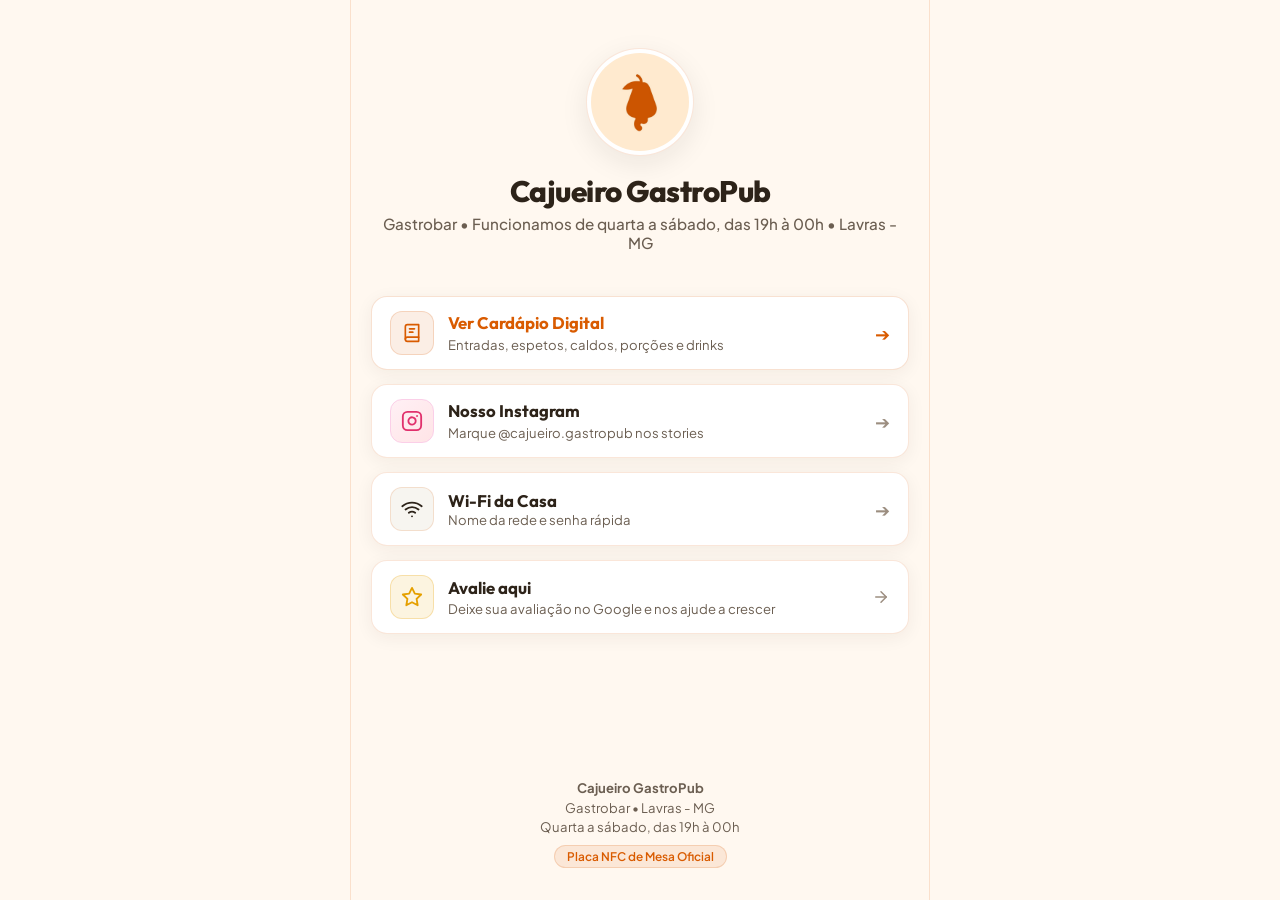
==== commit ee7b8cc1: "feat: migracao completa cardapio Cajueiro GastroPub, paleta visual, catalogo e integracoes" ====
--- a/index.html
+++ b/index.html
@@ -3,19 +3,19 @@
 <head>
   <meta charset="UTF-8">
   <meta name="viewport" content="width=device-width, initial-scale=1.0, maximum-scale=1.0, user-scalable=no, viewport-fit=cover">
-  <meta name="theme-color" content="#FAF9F5">
+  <meta name="theme-color" content="#FFF8F0">
   <meta name="apple-mobile-web-app-status-bar-style" content="default">
-  <meta name="description" content="O Sobrado — Hamburgueria artesanal & Chopp em ambiente histórico. Acesse o cardápio digital, conecte-se ao Wi-Fi e conheça nossas criações gastronômicas.">
+  <meta name="description" content="Cajueiro GastroPub — Gastrobar em Lavras - MG. Funcionamos de quarta a sábado, das 19h à 00h. Conecte-se ao Wi-Fi e acesse nosso cardápio digital.">
   
   <!-- Open Graph / WhatsApp Preview -->
   <meta property="og:type" content="website">
-  <meta property="og:title" content="Sobrado - Burger & Bar">
-  <meta property="og:description" content="Cardápio digital artesanal, hambúrgueres Angus, porções e bebidas. Conecte-se e faça seu pedido.">
-  <meta property="og:image" content="assets/images/Logo_Sobrado.jpg">
+  <meta property="og:title" content="Cajueiro GastroPub • Lavras - MG">
+  <meta property="og:description" content="Gastrobar • Funcionamos de quarta a sábado, das 19h à 00h • Lavras - MG">
+  <meta property="og:image" content="assets/images/logo.jpg">
   <meta property="og:locale" content="pt_BR">
-  <meta property="og:site_name" content="Sobrado">
-
-  <title>Hamburgueria Texas - Cardápio Digital</title>
+  <meta property="og:site_name" content="Cajueiro GastroPub">
+
+  <title>Cajueiro GastroPub • Cardápio Digital</title>
 
   <!-- Favicon com logo oficial -->
   <link rel="icon" type="image/jpeg" href="assets/images/logo.jpg">
@@ -33,7 +33,7 @@
         <div class="hub-logo-box">
           <img 
             src="assets/images/logo.jpg" 
-            alt="Logotipo Hamburgueria Texas" 
+            alt="Logotipo Cajueiro GastroPub" 
             class="hub-logo-img"
             width="108"
             height="108"
@@ -41,8 +41,8 @@
           />
         </div>
 
-        <h1 class="hub-title">Hamburgueria Texas</h1>
-        <p class="hub-subtitle">Burger & Pizza</p>
+        <h1 class="hub-title">Cajueiro GastroPub</h1>
+        <p class="hub-subtitle">Gastrobar • Funcionamos de quarta a sábado, das 19h à 00h • Lavras - MG</p>
 
         <!-- Selo de Mesa Ativa Detectada via URL NFC (?mesa=XX) -->
         <div class="table-badge" id="hubTableBadge" style="display: none;">
@@ -67,7 +67,7 @@
             </span>
             <div class="hub-btn-text">
               <span class="hub-btn-title">Ver Cardápio Digital</span><br>
-              <span class="hub-btn-desc">Burgues, Pizzas, bebidas e mais</span>
+              <span class="hub-btn-desc">Entradas, espetos, caldos, porções e drinks</span>
             </div>
           </div>
           <span class="hub-btn-arrow" aria-hidden="true">➔</span>
@@ -75,7 +75,7 @@
 
         <!-- Opção 2: Nosso Instagram -->
         <a 
-          href="https://www.instagram.com/hamburgueriatexas_" 
+          href="https://www.instagram.com/cajueiro.gastropub/" 
           target="_blank" 
           rel="noopener noreferrer" 
           class="hub-btn hub-btn-instagram"
@@ -90,7 +90,7 @@
             </span>
             <div class="hub-btn-text">
               <span class="hub-btn-title">Nosso Instagram</span><br>
-              <span class="hub-btn-desc">Marque @hamburgueriatexas_ nos stories</span>
+              <span class="hub-btn-desc">Marque @cajueiro.gastropub nos stories</span>
             </div>
           </div>
           <span class="hub-btn-arrow" aria-hidden="true">➔</span>
@@ -116,7 +116,7 @@
         </button>
 
         <!-- Opção 4: Avalie aqui (Google Reviews) -->
-        <a href="https://search.google.com/local/writereview?placeid=ChIJy28ljvP9nwARSlWBPfvGAM0" target="_blank" rel="noopener noreferrer" class="link-card" id="hubReviewLink">
+        <a href="https://search.google.com/local/writereview?placeid=ChIJEXlnKy39_wkRY-Z75PKBd4A" target="_blank" rel="noopener noreferrer" class="link-card" id="hubReviewLink">
           <div class="link-icon-wrapper" style="background: rgba(229, 160, 0, 0.12); color: #E5A000;">
             <svg width="22" height="22" viewBox="0 0 24 24" fill="none" stroke="currentColor" stroke-width="2" stroke-linecap="round" stroke-linejoin="round">
               <polygon points="12 2 15.09 8.26 22 9.27 17 14.14 18.18 21.02 12 17.77 5.82 21.02 7 14.14 2 9.27 8.91 8.26 12 2"></polygon>
@@ -137,9 +137,9 @@
       <!-- Rodapé Institucional Oficial -->
       <footer class="hub-footer">
         <p class="hub-footer-text">
-          <strong>Hamburgueria Texas</strong><br>
-          Avenida Silvio Menicucci, 64, Vila Ester,<br>
-          Lavras, Brazil 37200-000 • Tel: (35) 99992-9454
+          <strong>Cajueiro GastroPub</strong><br>
+          Gastrobar • Lavras - MG<br>
+          Quarta a sábado, das 19h à 00h
         </p>
         <span class="hub-footer-badge">Placa NFC de Mesa Oficial</span>
       </footer>
@@ -158,18 +158,18 @@
           </svg>
         </div>
 
-        <h2 class="wifi-modal-title" id="wifiModalTitle">Wi-Fi d'O Sobrado</h2>
+        <h2 class="wifi-modal-title" id="wifiModalTitle">Wi-Fi Cajueiro GastroPub</h2>
         <p class="wifi-modal-desc">Conecte-se gratuitamente à nossa rede exclusiva para clientes.</p>
 
         <!-- Visualização Padrão das Credenciais -->
         <div class="wifi-info-card" id="wifiDisplayView">
           <div class="wifi-row">
             <span class="wifi-row-label">Nome da Rede (SSID)</span>
-            <span class="wifi-row-value wifi-ssid-value" id="wifiModalSsidVal">O Sobrado - Clientes</span>
+            <span class="wifi-row-value wifi-ssid-value" id="wifiModalSsidVal">Cajueiro GastroPub</span>
           </div>
           <div class="wifi-row">
             <span class="wifi-row-label">Senha de Acesso</span>
-            <span class="wifi-row-value wifi-password-value" id="wifiModalPasswordVal">sobradoburger</span>
+            <span class="wifi-row-value wifi-password-value" id="wifiModalPasswordVal">cajueirogastropub</span>
           </div>
         </div>
 
@@ -177,11 +177,11 @@
         <div class="wifi-edit-form" id="wifiEditForm" style="display: none;">
           <div class="wifi-edit-field">
             <label class="wifi-edit-label" for="wifiEditSsidInput">Nome da Rede (SSID)</label>
-            <input type="text" class="wifi-edit-input" id="wifiEditSsidInput" placeholder="Ex: O Sobrado - Clientes" autocomplete="off" />
+            <input type="text" class="wifi-edit-input" id="wifiEditSsidInput" placeholder="Ex: Cajueiro GastroPub" autocomplete="off" />
           </div>
           <div class="wifi-edit-field">
             <label class="wifi-edit-label" for="wifiEditPasswordInput">Senha de Acesso</label>
-            <input type="text" class="wifi-edit-input" id="wifiEditPasswordInput" placeholder="Ex: sobradoburger" autocomplete="off" />
+            <input type="text" class="wifi-edit-input" id="wifiEditPasswordInput" placeholder="Ex: cajueirogastropub" autocomplete="off" />
           </div>
           <div class="wifi-edit-actions">
             <button type="button" class="btn-wifi-edit-cancel" id="btnCancelWifiEdit">Cancelar</button>
--- a/assets/css/styles.css
+++ b/assets/css/styles.css
@@ -1,51 +1,54 @@
 /* =====================================================================
-   TEXAS — CARDÁPIO DIGITAL & HUB NFC
-   Design System Light Theme: Leve, Limpo, Sofisticado e Minimalista
+   CAJUEIRO GASTROPUB â€” CARDÃPIO DIGITAL & HUB NFC (LAVRAS - MG)
+   Design System Light Theme: Acolhedor, Sofisticado e GastronÃ´mico
    ===================================================================== */
 
 @import url('https://fonts.googleapis.com/css2?family=Outfit:wght@400;500;600;700;800&family=Plus+Jakarta+Sans:wght@400;500;600;700&display=swap');
 
 :root {
-  /* 1. Paleta de Superfícies (Branco Minimalista & Limpo) */
-  --bg-main: #FFFFFF;             /* Fundo 100% branco e arejado */
-  --bg-main-alt: #FAF6F6;         /* Off-white com leve nuance vinho nobre */
-  --bg-card: #FFFFFF;             /* Cartões brancos para destaque limpo dos itens */
-  --bg-card-hover: #FDF9F9;       /* Micro-hover suave */
-  --bg-input: #FAF5F5;            /* Fundo suave para inputs */
-  --bg-chip: #F5EEEE;             /* Chips inativos com toque suave de vinho */
-  --bg-chip-hover: #ECE2E2;       /* Hover dos chips */
-  --bg-glass: rgba(255, 255, 255, 0.94); /* Vidro fosco translúcido no topo */
-
-  /* 2. Cores da Marca — Hamburgueria Texas (Vinho Rústico Protagonista) */
-  --brand-terracotta: #4A121A;        /* Tom vinho/bordô encorpado como cor principal de ação */
-  --brand-terracotta-hover: #380C13;  /* Vinho mais escuro e imponente para hover/clique */
-  --brand-terracotta-light: #F7EBEB;  /* Fundo sutil avermelhado para ícones e tags */
-  --brand-terracotta-border: #E8CFD2; /* Borda delicada com tom de vinho suave */
-  --brand-amber: #E89D35;             /* Mostarda/ouro texano para selos e estrelas */
-
-  /* 3. Selo de Mesa e Status (Verde Sálvia) */
+  /* 1. Paleta de SuperfÃ­cies (Bege Claro Acolhedor & Branco Puro) */
+  --bg-main: #FFF8F0;             /* Cor de Fundo da AplicaÃ§Ã£o: Bege claro acolhedor */
+  --bg-main-alt: #FFF3E3;         /* Fundo secundÃ¡rio suave / contraste sutil */
+  --bg-card: #FFFFFF;             /* SuperfÃ­cie dos Cards branca para destaque limpo */
+  --bg-card-hover: #FFFDFB;       /* Micro-hover suave */
+  --bg-input: #FFFFFF;            /* Fundo suave para inputs */
+  --bg-chip: #FFEBD6;             /* Chips inativos com nuance suave de caju */
+  --bg-chip-hover: #FEDCBD;       /* Hover dos chips */
+  --bg-glass: rgba(255, 248, 240, 0.94); /* Vidro fosco translÃºcido no topo */
+
+  /* 2. Cores da Marca â€” Cajueiro GastroPub (Laranja Caju / Terracota) */
+  --primary: #D95B00;                 /* Tom PrimÃ¡rio (Laranja Caju / Terracota) */
+  --primary-hover: #B84A00;           /* Tom PrimÃ¡rio Hover / Destaque Escuro */
+  --primary-light: rgba(217, 91, 0, 0.1); /* Tom PrimÃ¡rio Suave / Fundo de Destaques */
+  --brand-terracotta: #D95B00;        /* Laranja Caju / Terracota protagonista */
+  --brand-terracotta-hover: #B84A00;  /* Tom primÃ¡rio hover / destaque escuro */
+  --brand-terracotta-light: rgba(217, 91, 0, 0.1);  /* Tom primÃ¡rio suave / fundo de destaques */
+  --brand-terracotta-border: rgba(217, 91, 0, 0.18); /* Borda delicada com tom de caju */
+  --brand-amber: #E68A00;             /* Dourado caju para selos e estrelas */
+
+  /* 3. Selo de Mesa e Status (Verde SÃ¡lvia) */
   --status-table-bg: #EAF6EE;
   --status-table-border: #C6E7D2;
   --status-table-text: #237841;
   --status-table-dot: #2E9B54;
 
   /* 4. Tipografia & Hierarquia de Contraste */
-  --text-primary: #241114;          /* Marrom/vinho bem escuro de alto contraste */
-  --text-heading: #4A121A;          /* Vinho forte nos títulos, seções e categorias */
-  --text-secondary: #6E5356;        /* Ingredientes e descrições técnicas */
-  --text-dim: #997E81;              /* Placeholders e textos discretos */
-  --text-white: #FFFFFF;            /* Texto branco sobre botões vinho */
-
-  /* 5. Bordas e Sombras Suaves */
-  --border-subtle: #EFE6E6;         /* Linha sutil padrão */
-  --border-divider: #F6EEEE;        /* Divisores internos */
-  --border-focus: #4A121A;          /* Anel de foco no tom vinho da marca */
-
-  --shadow-sm: 0 2px 8px rgba(74, 18, 26, 0.04);
-  --shadow-card: 0 4px 20px rgba(74, 18, 26, 0.05);
-  --shadow-card-hover: 0 8px 26px rgba(74, 18, 26, 0.08);
-  --shadow-drawer: 0 -10px 40px rgba(74, 18, 26, 0.12);
-  --shadow-modal: 0 16px 40px rgba(74, 18, 26, 0.14);
+  --text-primary: #2D2319;          /* Cor do Texto Principal: marrom bistrÃ´ profundo */
+  --text-heading: #2D2319;          /* Marrom bistrÃ´ para tÃ­tulos e seÃ§Ãµes */
+  --text-secondary: #6B5E51;        /* Cor do Texto SecundÃ¡rio: ingredientes e descriÃ§Ãµes */
+  --text-dim: #9C8E80;              /* Placeholders e textos discretos */
+  --text-white: #FFFFFF;            /* Texto branco sobre botÃµes primÃ¡rios */
+
+  /* 5. Bordas Sutis e Sombras Suaves */
+  --border-subtle: rgba(217, 91, 0, 0.15); /* Bordas Sutis */
+  --border-divider: rgba(217, 91, 0, 0.10); /* Divisores internos */
+  --border-focus: #D95B00;          /* Anel de foco no tom primÃ¡rio da marca */
+
+  --shadow-sm: 0 2px 8px rgba(45, 35, 25, 0.05);
+  --shadow-card: 0 4px 18px rgba(45, 35, 25, 0.06);
+  --shadow-card-hover: 0 8px 24px rgba(217, 91, 0, 0.12);
+  --shadow-drawer: 0 -10px 40px rgba(45, 35, 25, 0.14);
+  --shadow-modal: 0 16px 40px rgba(45, 35, 25, 0.16);
 
   /* 6. Medidas e Geometria */
   --font-heading: 'Outfit', -apple-system, BlinkMacSystemFont, sans-serif;
@@ -138,7 +141,7 @@
   z-index: 1;
 }
 
-/* Identidade Centralizada do Sobrado (Clean & Minimalista) */
+/* Identidade Centralizada do Cajueiro GastroPub (Clean & Sofisticado) */
 .hub-identity {
   display: flex;
   flex-direction: column;
@@ -224,7 +227,7 @@
   50% { transform: scale(1.15); opacity: 1; }
 }
 
-/* Lista de Ações do Hub */
+/* Lista de AÃ§Ãµes do Hub */
 .hub-actions {
   display: flex;
   flex-direction: column;
@@ -309,7 +312,7 @@
   color: var(--brand-terracotta);
 }
 
-/* Botão 1: Ver Cardápio (Ação Principal com Acento Terracota Nobre) */
+/* BotÃ£o 1: Ver CardÃ¡pio (AÃ§Ã£o Principal com Acento Terracota Nobre) */
 .hub-btn-primary {
   border-color: var(--brand-terracotta-border);
   background-color: #FFFFFF;
@@ -329,20 +332,20 @@
   color: var(--brand-terracotta);
 }
 
-/* Botão 2: Instagram */
+/* BotÃ£o 2: Instagram */
 .hub-btn-instagram .hub-btn-icon {
   background: linear-gradient(135deg, #FFF0F5 0%, #FFE4E6 100%);
   border-color: #FBCFE8;
   color: #E1306C;
 }
 
-/* Botão 3: Wi-Fi */
+/* BotÃ£o 3: Wi-Fi */
 .hub-btn-wifi .hub-btn-icon {
   background-color: #F7F5F0;
   color: var(--text-primary);
 }
 
-/* Botão 4: Avaliação no Google & Estilos Link-Card */
+/* BotÃ£o 4: AvaliaÃ§Ã£o no Google & Estilos Link-Card */
 .link-card {
   display: flex;
   align-items: center;
@@ -420,7 +423,7 @@
   color: #E5A000;
 }
 
-/* Rodapé do Hub */
+/* RodapÃ© do Hub */
 .hub-footer {
   margin-top: auto;
   text-align: center;
@@ -446,7 +449,7 @@
 }
 
 /* =====================================================================
-   2. CARDÁPIO DIGITAL (CARDAPIO.HTML)
+   2. CARDÃPIO DIGITAL (CARDAPIO.HTML)
    ===================================================================== */
 
 /* Header Compacto Sticky */
@@ -628,13 +631,13 @@
   display: flex;
   align-items: center;
   justify-content: center;
-  box-shadow: 0 2px 6px rgba(200, 90, 23, 0.45);
+  box-shadow: 0 2px 6px rgba(217, 91, 0, 0.45);
   border: 2px solid #FFFFFF;
   line-height: 1;
   transition: transform 0.2s cubic-bezier(0.175, 0.885, 0.32, 1.275);
 }
 
-/* Barra de Pesquisa Rápida */
+/* Barra de Pesquisa RÃ¡pida */
 .search-container {
   padding: 14px 16px 8px 16px;
   position: relative;
@@ -654,7 +657,7 @@
 
 .search-input-wrapper:focus-within {
   border-color: var(--brand-terracotta);
-  box-shadow: 0 0 0 3px rgba(200, 90, 23, 0.12);
+  box-shadow: 0 0 0 3px rgba(217, 91, 0, 0.12);
 }
 
 .search-icon {
@@ -734,9 +737,9 @@
   padding: 8px 16px;
   min-height: 38px;
   border-radius: var(--radius-full);
-  background-color: #F0EFEA;
-  border: 1px solid var(--border-subtle);
-  color: #555555;
+  background-color: var(--bg-card);
+  border: 1px solid var(--border-subtle);
+  color: var(--text-secondary);
   font-size: 0.86rem;
   font-weight: 600;
   white-space: nowrap;
@@ -747,21 +750,21 @@
 }
 
 .category-tab:hover {
-  background-color: #E8E6E0;
-  color: var(--text-primary);
-  border-color: #D8D4CC;
+  background-color: var(--bg-chip);
+  color: var(--text-primary);
+  border-color: var(--brand-terracotta-border);
 }
 
 .category-tab.active {
   background-color: var(--brand-terracotta);
   color: #FFFFFF;
   border-color: var(--brand-terracotta);
-  box-shadow: 0 3px 12px rgba(200, 90, 23, 0.24);
+  box-shadow: 0 3px 12px rgba(217, 91, 0, 0.28);
   font-weight: 700;
 }
 
 /* =====================================================================
-   SEÇÕES E LISTAGEM DE PRODUTOS
+   SEÃ‡Ã•ES E LISTAGEM DE PRODUTOS
    ===================================================================== */
 .menu-content {
   padding: 16px;
@@ -867,7 +870,7 @@
   transform: scale(1.04);
 }
 
-/* Fallback de mídia caso imagem falte */
+/* Fallback de mÃ­dia caso imagem falte */
 .media-fallback {
   width: 100%;
   height: 100%;
@@ -899,7 +902,7 @@
   box-shadow: 0 2px 6px rgba(0, 0, 0, 0.06);
 }
 
-/* Informações do Produto */
+/* InformaÃ§Ãµes do Produto */
 .product-card-info {
   display: flex;
   flex-direction: column;
@@ -1074,7 +1077,7 @@
   box-shadow: 0 1px 4px rgba(0, 0, 0, 0.35);
 }
 
-/* Mídia em destaque no topo do modal */
+/* MÃ­dia em destaque no topo do modal */
 .drawer-media-wrap,
 .modal-media,
 .modal-image-container {
@@ -1102,7 +1105,7 @@
   }
 }
 
-/* Vinheta suave no topo para destacar o handle e o botão fechar */
+/* Vinheta suave no topo para destacar o handle e o botÃ£o fechar */
 .drawer-media-wrap::before,
 .modal-media::before,
 .modal-image-container::before {
@@ -1133,7 +1136,7 @@
   display: block;
 }
 
-/* Regra e classe dedicada para manter o hambúrguer centralizado e visível por inteiro */
+/* Regra e classe dedicada para manter o hambÃºrguer centralizado e visÃ­vel por inteiro */
 .burger-focus,
 .drawer-media-img.burger-focus,
 .modal-media img.burger-focus,
@@ -1148,7 +1151,7 @@
   object-position: bottom center;
 }
 
-/* Imagens verticais ou que necessitem de acomodação completa sem cortes */
+/* Imagens verticais ou que necessitem de acomodaÃ§Ã£o completa sem cortes */
 .drawer-media-img.is-vertical,
 .drawer-media-img.contain-fit {
   object-fit: contain;
@@ -1168,7 +1171,7 @@
   pointer-events: none;
 }
 
-/* Botão Fechar Modal Flutuante com alto contraste e nitidez */
+/* BotÃ£o Fechar Modal Flutuante com alto contraste e nitidez */
 .btn-close-modal {
   position: absolute;
   top: 14px;
@@ -1203,7 +1206,7 @@
   transform: scale(0.92);
 }
 
-/* Conteúdo do Drawer */
+/* ConteÃºdo do Drawer */
 .drawer-body {
   padding: 18px 20px 24px 20px;
   overflow-y: auto;
@@ -1255,7 +1258,7 @@
   color: var(--text-secondary);
 }
 
-/* Seção de Ingredientes */
+/* SeÃ§Ã£o de Ingredientes */
 .drawer-section-title {
   font-family: var(--font-heading);
   font-size: 0.9rem;
@@ -1287,7 +1290,7 @@
 }
 
 .ingredient-pill::before {
-  content: "•";
+  content: "â€¢";
   color: var(--brand-terracotta);
   font-size: 1.15rem;
 }
@@ -1356,7 +1359,7 @@
   display: flex;
   align-items: center;
   justify-content: center;
-  box-shadow: 0 4px 16px rgba(200, 90, 23, 0.12);
+  box-shadow: 0 4px 16px rgba(217, 91, 0, 0.12);
   margin-bottom: 12px;
 }
 
@@ -1366,14 +1369,14 @@
   text-transform: uppercase;
   letter-spacing: 0.6px;
   color: var(--brand-terracotta);
-  background: rgba(200, 90, 23, 0.08);
+  background: rgba(217, 91, 0, 0.08);
   border: 1px solid var(--brand-terracotta-border);
   padding: 3px 12px;
   border-radius: var(--radius-full);
 }
 
 /* =====================================================================
-   SEÇÃO DE ADICIONAIS NO MODAL DE DETALHES (EXCLUSIVO AO CLICAR)
+   SEÃ‡ÃƒO DE ADICIONAIS NO MODAL DE DETALHES (EXCLUSIVO AO CLICAR)
    ===================================================================== */
 .drawer-addons-section {
   display: flex;
@@ -1436,7 +1439,7 @@
 .drawer-addon-item:has(.addon-checkbox:checked) {
   background-color: #FDF9F5;
   border-color: var(--brand-terracotta);
-  box-shadow: 0 2px 8px rgba(200, 90, 23, 0.08);
+  box-shadow: 0 2px 8px rgba(217, 91, 0, 0.08);
 }
 
 .drawer-addon-item-left {
@@ -1487,7 +1490,7 @@
   background-color: var(--brand-terracotta);
   border-color: var(--brand-terracotta);
   color: #FFFFFF;
-  box-shadow: 0 2px 6px rgba(200, 90, 23, 0.25);
+  box-shadow: 0 2px 6px rgba(217, 91, 0, 0.25);
 }
 
 .addon-name {
@@ -1511,7 +1514,7 @@
   letter-spacing: -0.2px;
 }
 
-/* Ações do Modal de Detalhes */
+/* AÃ§Ãµes do Modal de Detalhes */
 .drawer-actions {
   margin-top: 8px;
   display: flex;
@@ -1538,7 +1541,7 @@
   align-items: center;
   justify-content: center;
   gap: 10px;
-  box-shadow: 0 4px 16px rgba(200, 90, 23, 0.28);
+  box-shadow: 0 4px 16px rgba(217, 91, 0, 0.28);
   transition: transform 0.15s ease, background-color 0.15s ease;
 }
 
@@ -1569,7 +1572,7 @@
   align-items: center;
   justify-content: space-between;
   gap: 12px;
-  padding-right: 44px; /* Espaço para o botão fechar */
+  padding-right: 44px; /* EspaÃ§o para o botÃ£o fechar */
 }
 
 .cart-drawer-title {
@@ -1808,7 +1811,7 @@
   transform: scale(0.96);
 }
 
-/* Rodapé da Sacola */
+/* RodapÃ© da Sacola */
 .cart-drawer-footer {
   padding: 16px 20px 20px 20px;
   border-top: 1px solid var(--border-subtle);
@@ -1888,7 +1891,7 @@
   align-items: center;
   justify-content: center;
   gap: 10px;
-  box-shadow: 0 6px 20px rgba(200, 90, 23, 0.3);
+  box-shadow: 0 6px 20px rgba(217, 91, 0, 0.3);
   transition: transform 0.15s ease, background-color 0.15s ease;
 }
 
@@ -1996,7 +1999,7 @@
   justify-content: center;
   gap: 8px;
   transition: transform 0.15s ease, background-color 0.15s ease;
-  box-shadow: 0 4px 14px rgba(200, 90, 23, 0.25);
+  box-shadow: 0 4px 14px rgba(217, 91, 0, 0.25);
 }
 
 .btn-copy-wifi:hover {
@@ -2007,7 +2010,7 @@
   transform: scale(0.97);
 }
 
-/* Botão ADM: Alterar Dados do Wi-Fi */
+/* BotÃ£o ADM: Alterar Dados do Wi-Fi */
 .btn-admin-edit-wifi {
   width: 100%;
   min-height: 42px;
@@ -2027,7 +2030,7 @@
 }
 
 .btn-admin-edit-wifi:hover {
-  background-color: rgba(200, 90, 23, 0.08);
+  background-color: rgba(217, 91, 0, 0.08);
   border-style: solid;
 }
 
@@ -2035,7 +2038,7 @@
   transform: scale(0.98);
 }
 
-/* Formulário de Edição ADM do Wi-Fi */
+/* FormulÃ¡rio de EdiÃ§Ã£o ADM do Wi-Fi */
 .wifi-edit-form {
   background-color: var(--bg-main-alt);
   border: 1px solid var(--brand-terracotta-border);
@@ -2078,7 +2081,7 @@
 .wifi-edit-input:focus {
   outline: none;
   border-color: var(--brand-terracotta);
-  box-shadow: 0 0 0 3px rgba(200, 90, 23, 0.15);
+  box-shadow: 0 0 0 3px rgba(217, 91, 0, 0.15);
 }
 
 .wifi-edit-actions {
@@ -2115,7 +2118,7 @@
   font-size: 0.88rem;
   border: none;
   cursor: pointer;
-  box-shadow: 0 2px 8px rgba(200, 90, 23, 0.25);
+  box-shadow: 0 2px 8px rgba(217, 91, 0, 0.25);
   transition: all 0.15s ease;
 }
 
@@ -2141,7 +2144,7 @@
 }
 
 /* =====================================================================
-   5. FEEDBACK TOAST DE NOTIFICAÇÃO (CONTRASTE ELEGANTE)
+   5. FEEDBACK TOAST DE NOTIFICAÃ‡ÃƒO (CONTRASTE ELEGANTE)
    ===================================================================== */
 .toast-notice {
   position: fixed;
@@ -2178,7 +2181,7 @@
 }
 
 /* =====================================================================
-   6. MODO ADMINISTRADOR (ADM) — PAINEL, CONTROLES & FORMULÁRIOS
+   6. MODO ADMINISTRADOR (ADM) â€” PAINEL, CONTROLES & FORMULÃRIOS
    ===================================================================== */
 
 /* Ajustes de layout sticky quando em Modo ADM */
@@ -2205,7 +2208,7 @@
   top: 0;
   z-index: 105;
   width: 100%;
-  max-width: 580px; /* Alinhado ao container central do cardápio */
+  max-width: 580px; /* Alinhado ao container central do cardÃ¡pio */
   margin: 0 auto;
   box-sizing: border-box;
   padding: 8px 12px;
@@ -2267,7 +2270,7 @@
   }
 }
 
-/* Ações da Barra do ADM */
+/* AÃ§Ãµes da Barra do ADM */
 #adminTopBar .admin-bar-actions,
 .admin-top-bar-actions {
   display: flex;
@@ -2298,13 +2301,13 @@
   background-color: var(--brand-terracotta);
   color: #FFFFFF;
   border: 1px solid var(--brand-terracotta);
-  box-shadow: 0 2px 8px rgba(200, 90, 23, 0.25);
+  box-shadow: 0 2px 8px rgba(217, 91, 0, 0.25);
 }
 
 .btn-admin-bar-new:hover {
   background-color: var(--brand-terracotta-hover);
   transform: translateY(-1px);
-  box-shadow: 0 4px 12px rgba(200, 90, 23, 0.35);
+  box-shadow: 0 4px 12px rgba(217, 91, 0, 0.35);
 }
 
 .btn-admin-bar-new:active {
@@ -2329,7 +2332,7 @@
   transform: scale(0.96);
 }
 
-/* Ações Administrativas nos Cards de Produtos */
+/* AÃ§Ãµes Administrativas nos Cards de Produtos */
 .product-card-admin-actions {
   display: flex;
   align-items: center;
@@ -2510,7 +2513,7 @@
   margin-top: 18px;
 }
 
-/* Modal de Formulário de Produto */
+/* Modal de FormulÃ¡rio de Produto */
 #adminProductFormModal {
   align-items: center;
   justify-content: center;
@@ -2657,7 +2660,7 @@
 .admin-form-textarea:focus {
   outline: none;
   border-color: var(--brand-terracotta);
-  box-shadow: 0 0 0 3px rgba(200, 90, 23, 0.12);
+  box-shadow: 0 0 0 3px rgba(217, 91, 0, 0.12);
 }
 
 .admin-form-row {
@@ -2716,7 +2719,7 @@
   padding-left: 38px;
 }
 
-/* Upload e Pré-visualização de Foto do Produto */
+/* Upload e PrÃ©-visualizaÃ§Ã£o de Foto do Produto */
 .admin-upload-container {
   display: flex;
   flex-direction: column;
@@ -2768,7 +2771,7 @@
   border: 1px solid var(--border-subtle);
   border-radius: var(--radius-md);
   padding: 10px 12px;
-  box-shadow: 0 2px 8px rgba(74, 18, 26, 0.04);
+  box-shadow: var(--shadow-sm);
   animation: adminPreviewFadeIn 0.2s ease;
   box-sizing: border-box;
 }
@@ -2899,7 +2902,7 @@
   line-height: 1.35;
 }
 
-/* Container Expansível de Configuração de Adicionais */
+/* Container ExpansÃ­vel de ConfiguraÃ§Ã£o de Adicionais */
 #adminAddonsConfigSection,
 .admin-addons-config {
   background-color: #FFFFFF;
@@ -3116,7 +3119,7 @@
   color: #DC2626;
 }
 
-/* Seção para Novo Adicional Customizado */
+/* SeÃ§Ã£o para Novo Adicional Customizado */
 .admin-addon-new-box {
   border-top: 1px dashed var(--border-divider);
   padding-top: 8px;
@@ -3226,7 +3229,7 @@
   font-weight: 700;
 }
 
-/* Modal de Confirmação de Exclusão */
+/* Modal de ConfirmaÃ§Ã£o de ExclusÃ£o */
 .admin-confirm-box {
   width: 90%;
   max-width: 380px;
@@ -3354,3 +3357,4 @@
   }
 }
 
+
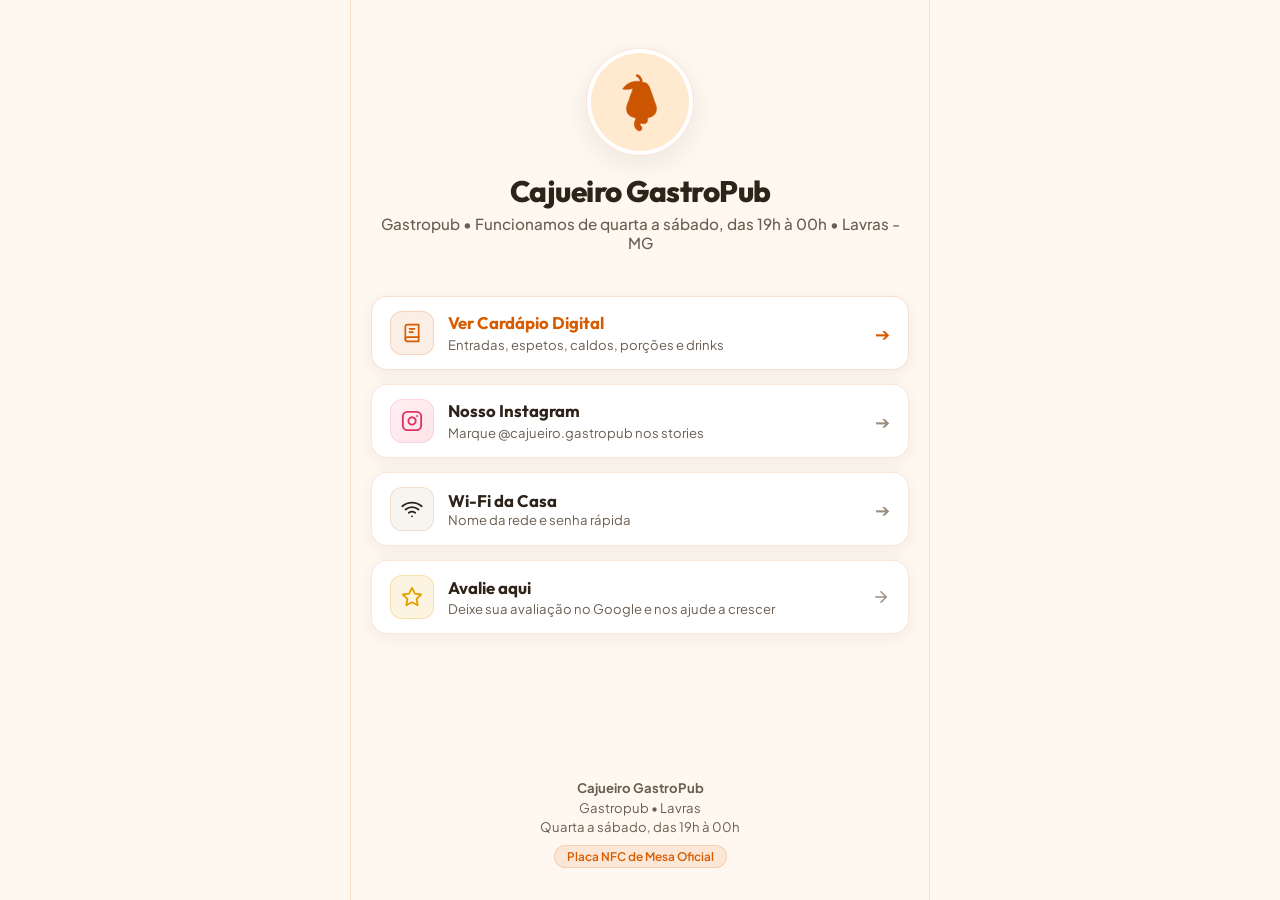
==== commit b89cf5a3: "mudanças" ====
--- a/index.html
+++ b/index.html
@@ -42,7 +42,7 @@
         </div>
 
         <h1 class="hub-title">Cajueiro GastroPub</h1>
-        <p class="hub-subtitle">Gastrobar • Funcionamos de quarta a sábado, das 19h à 00h • Lavras - MG</p>
+        <p class="hub-subtitle">Gastropub • Funcionamos de quarta a sábado, das 19h à 00h • Lavras - MG</p>
 
         <!-- Selo de Mesa Ativa Detectada via URL NFC (?mesa=XX) -->
         <div class="table-badge" id="hubTableBadge" style="display: none;">
@@ -138,7 +138,7 @@
       <footer class="hub-footer">
         <p class="hub-footer-text">
           <strong>Cajueiro GastroPub</strong><br>
-          Gastrobar • Lavras - MG<br>
+          Gastropub • Lavras<br>
           Quarta a sábado, das 19h à 00h
         </p>
         <span class="hub-footer-badge">Placa NFC de Mesa Oficial</span>
